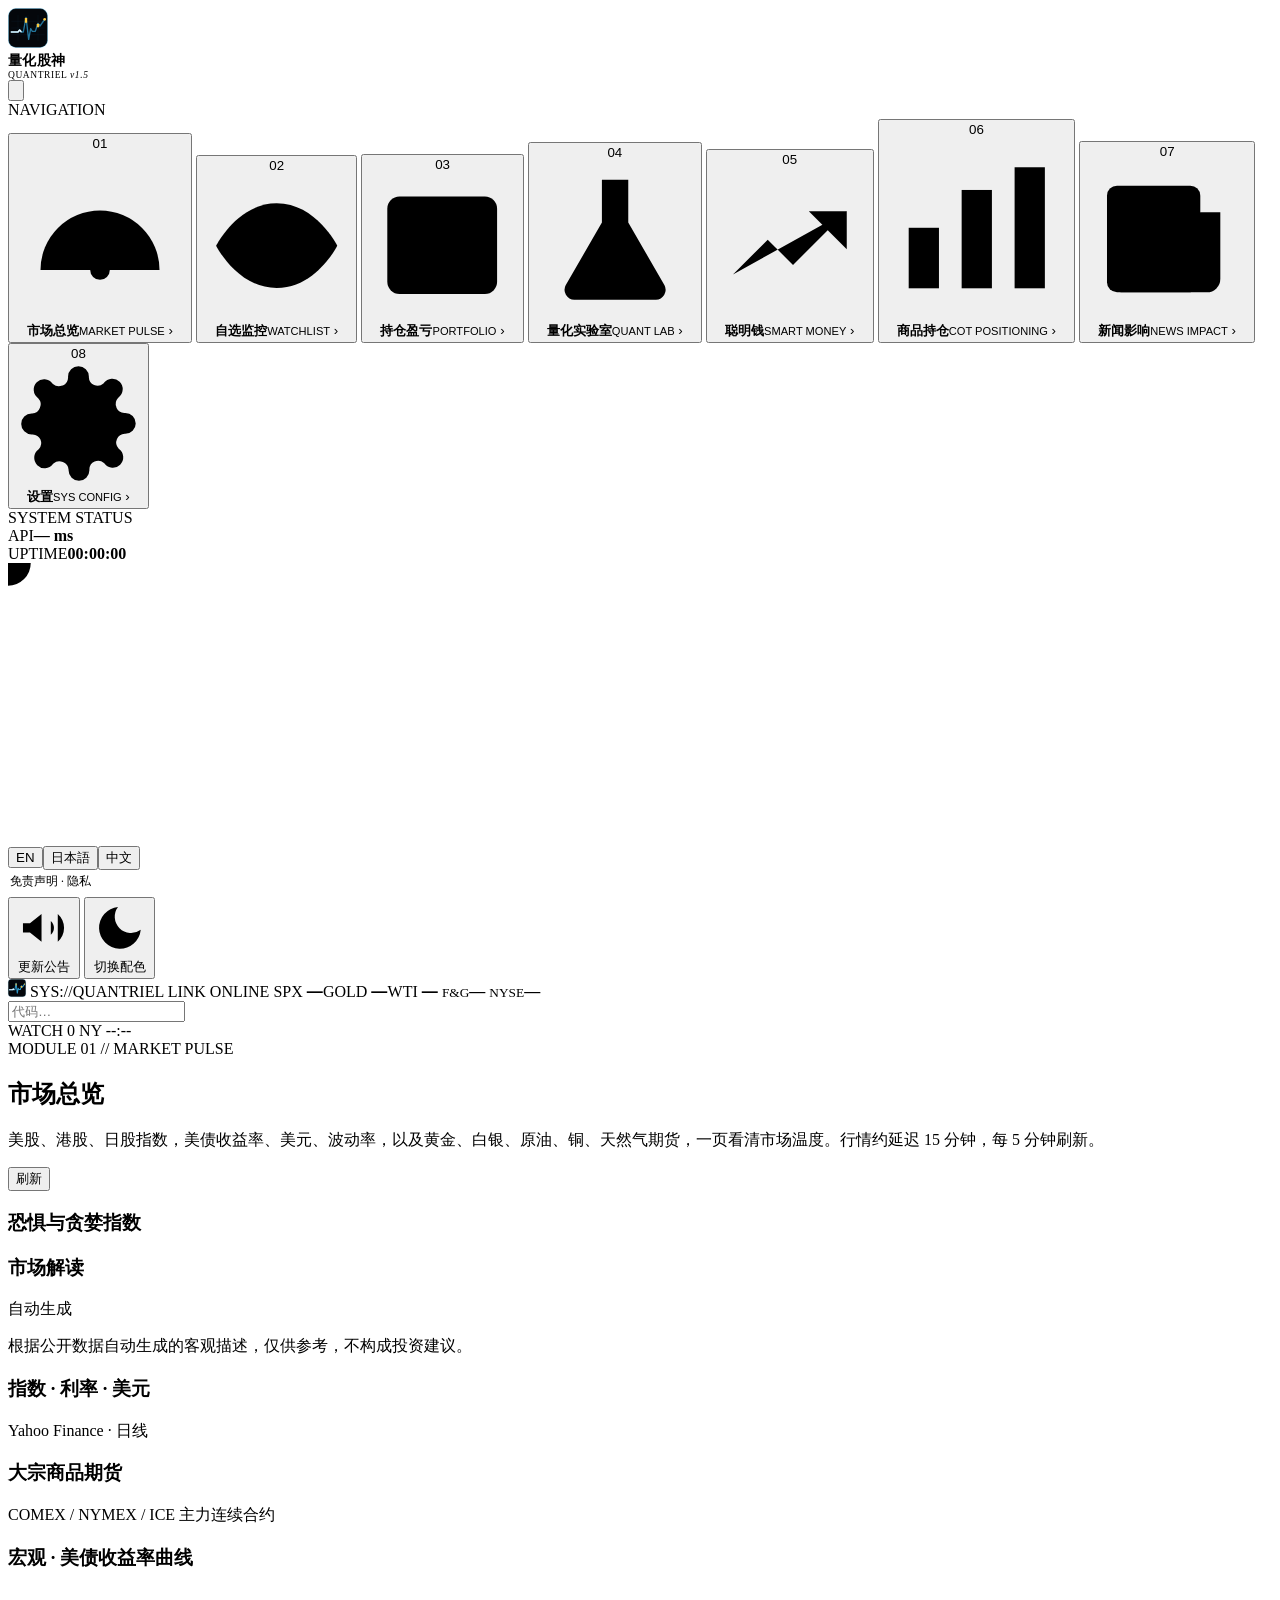
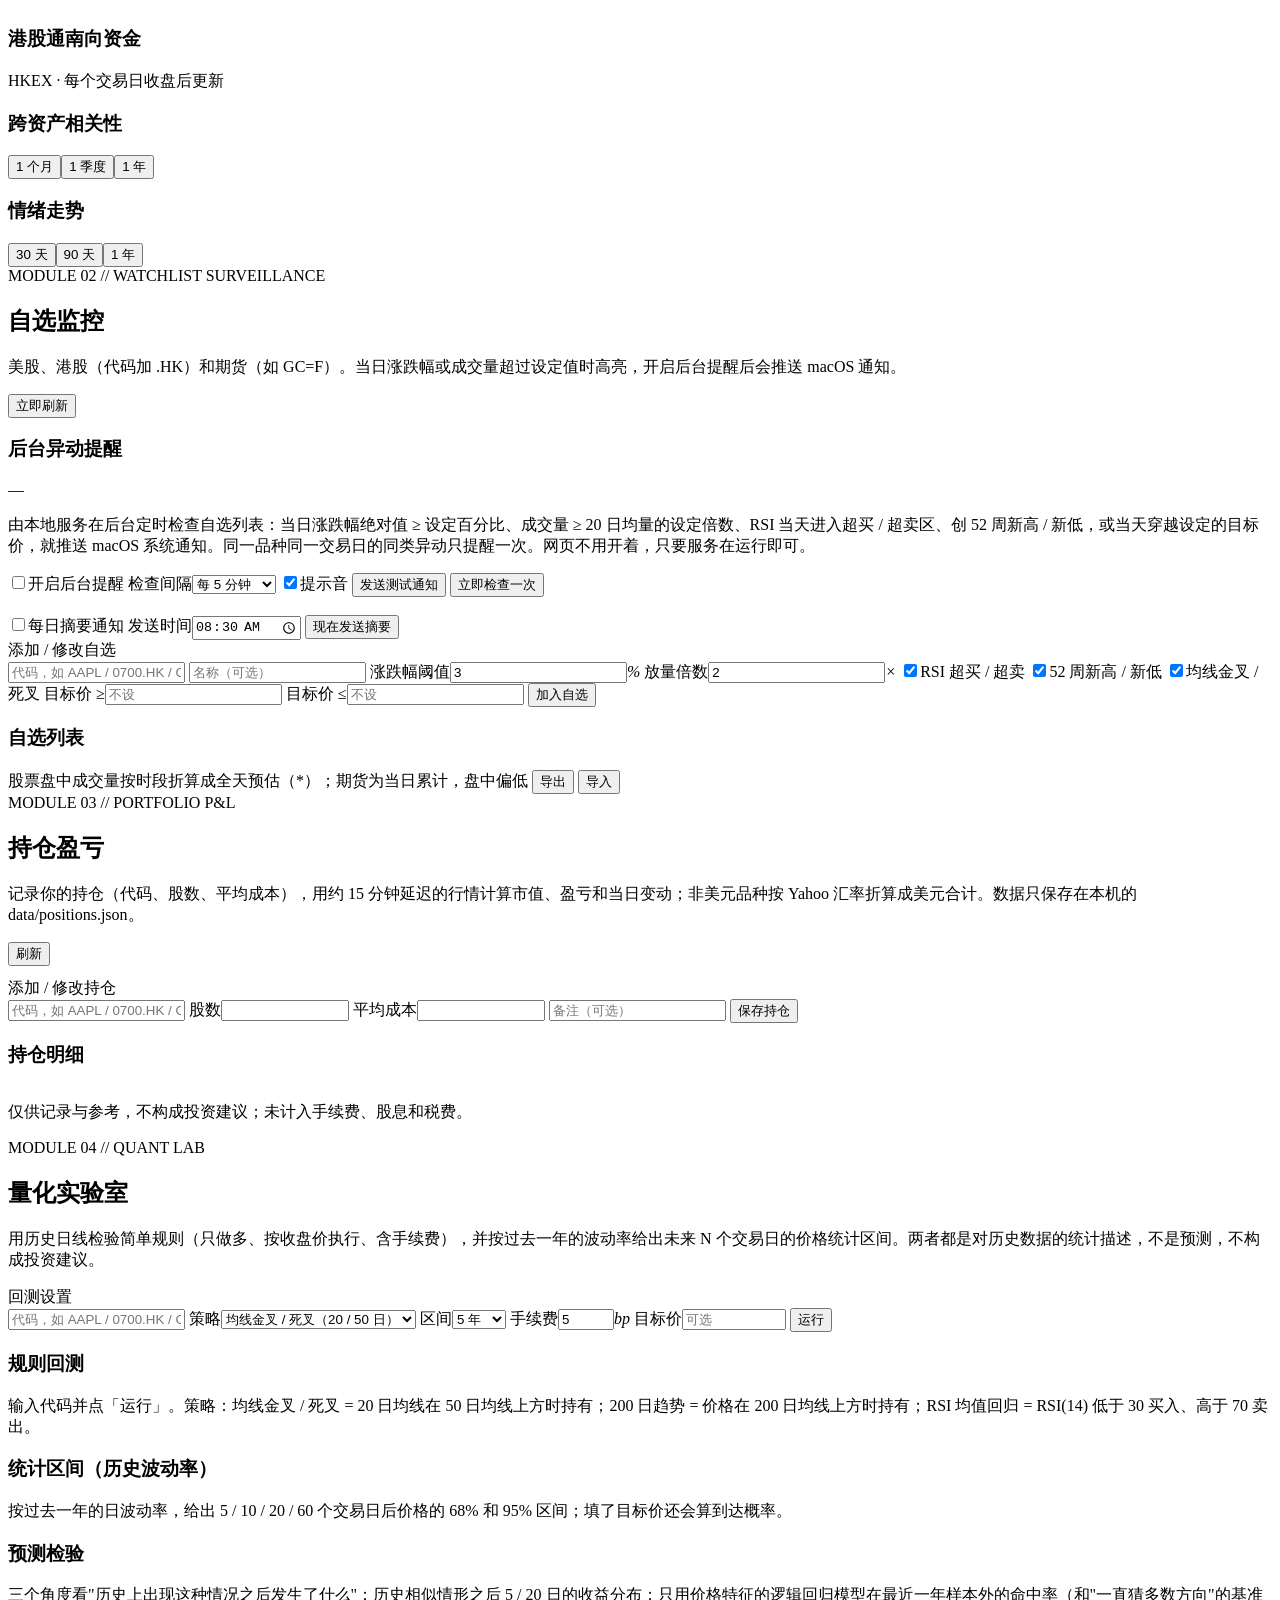
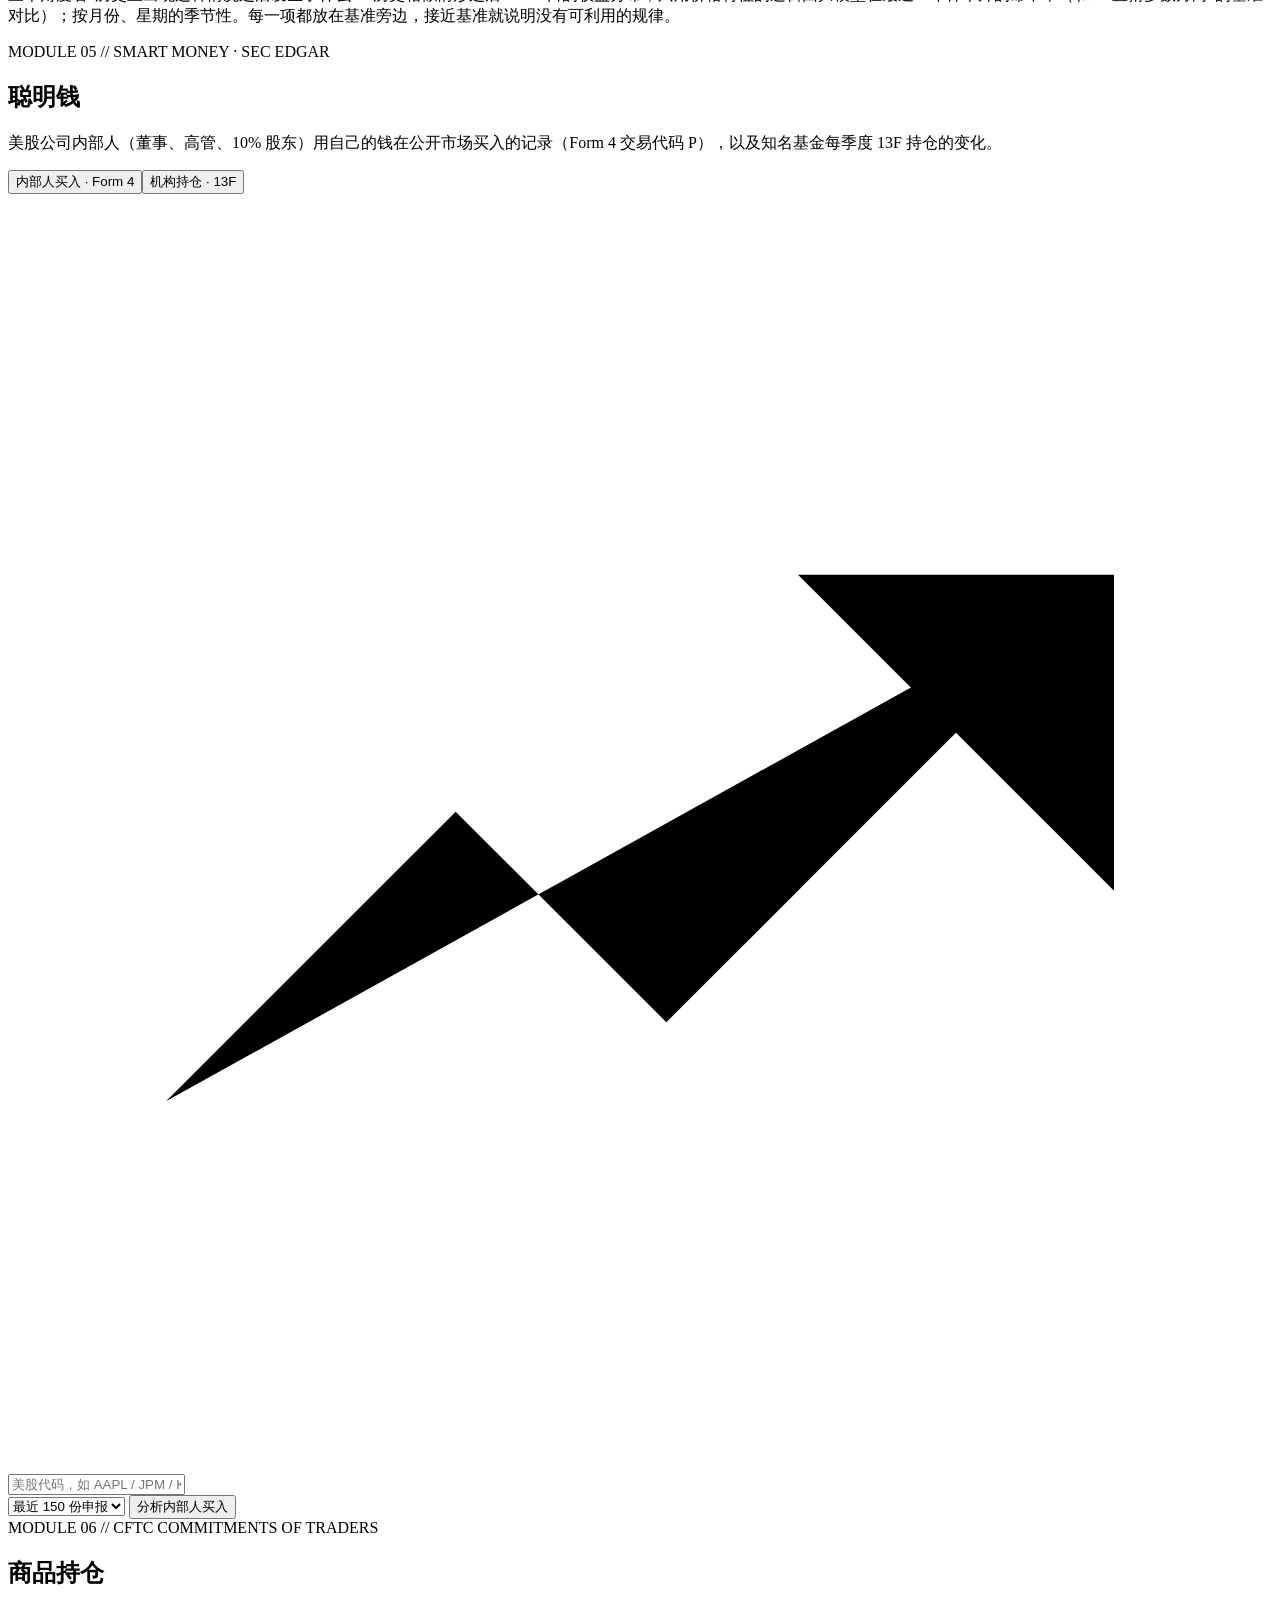
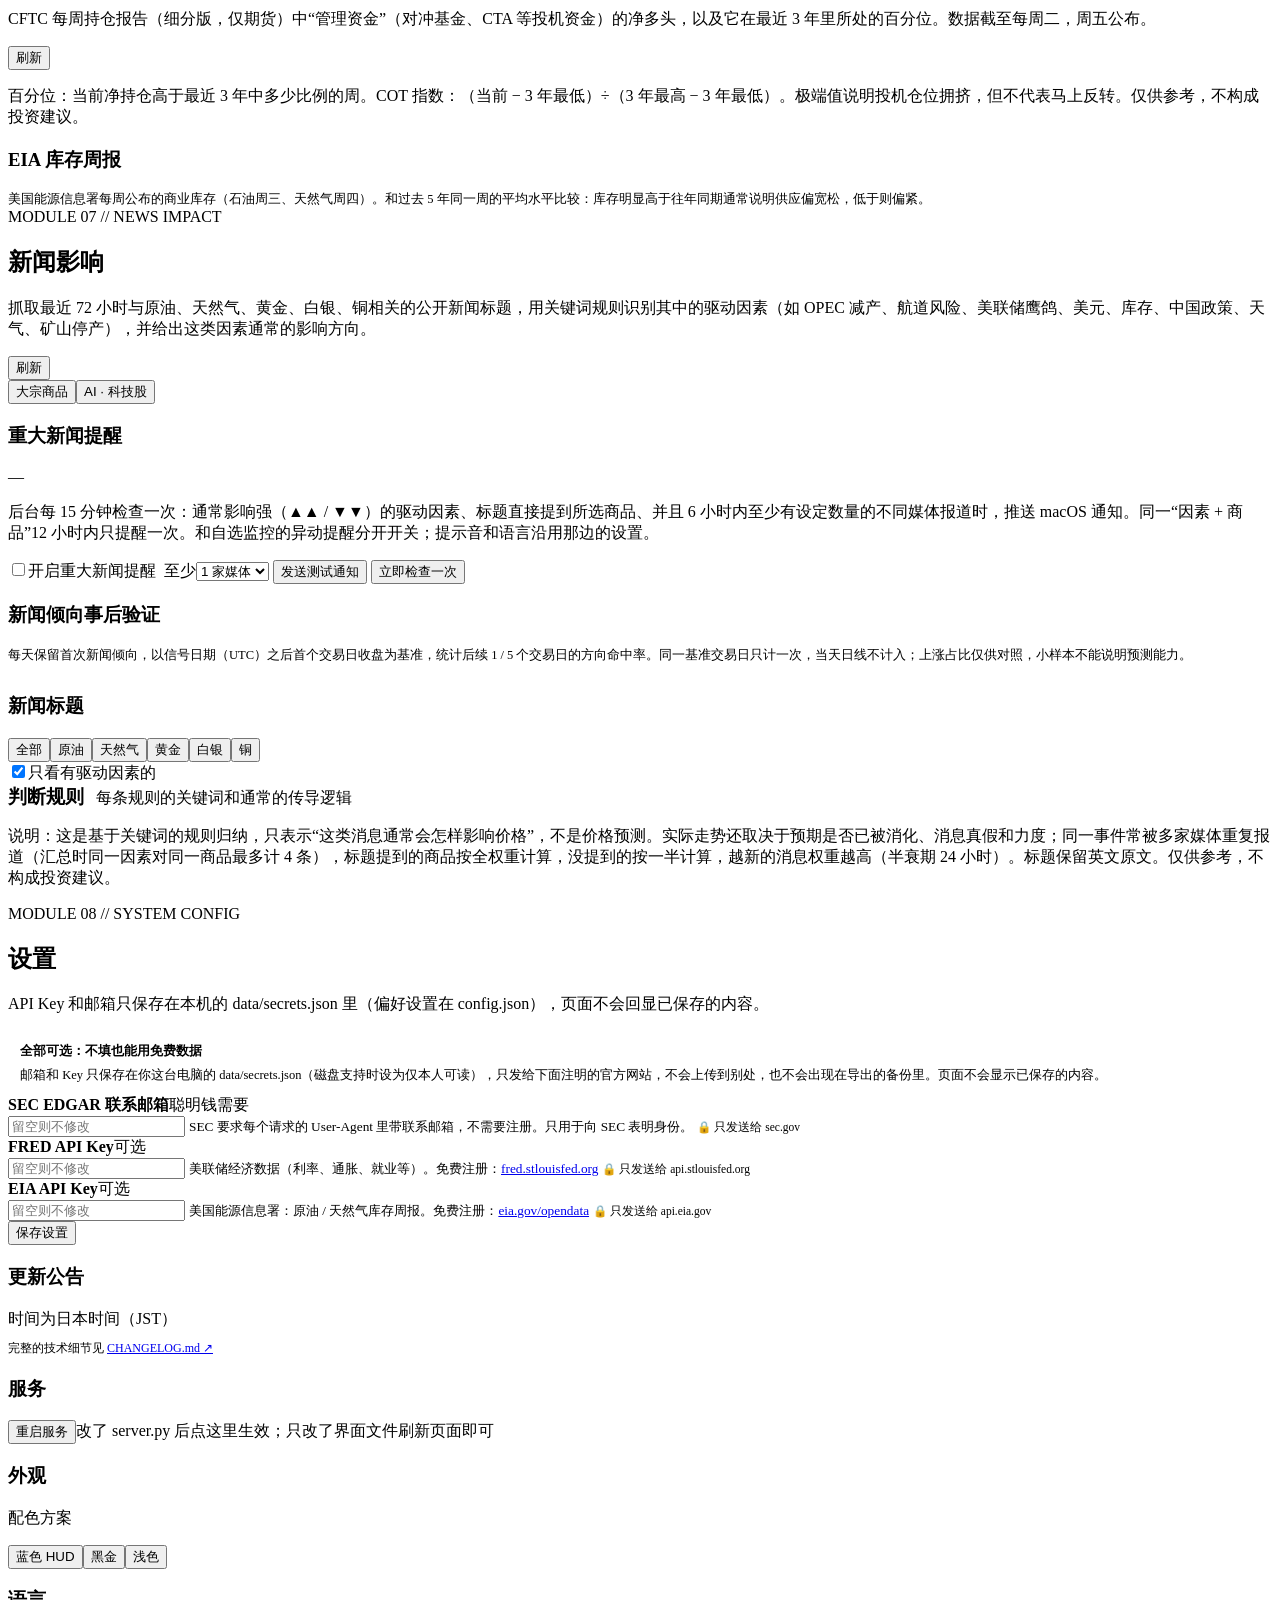
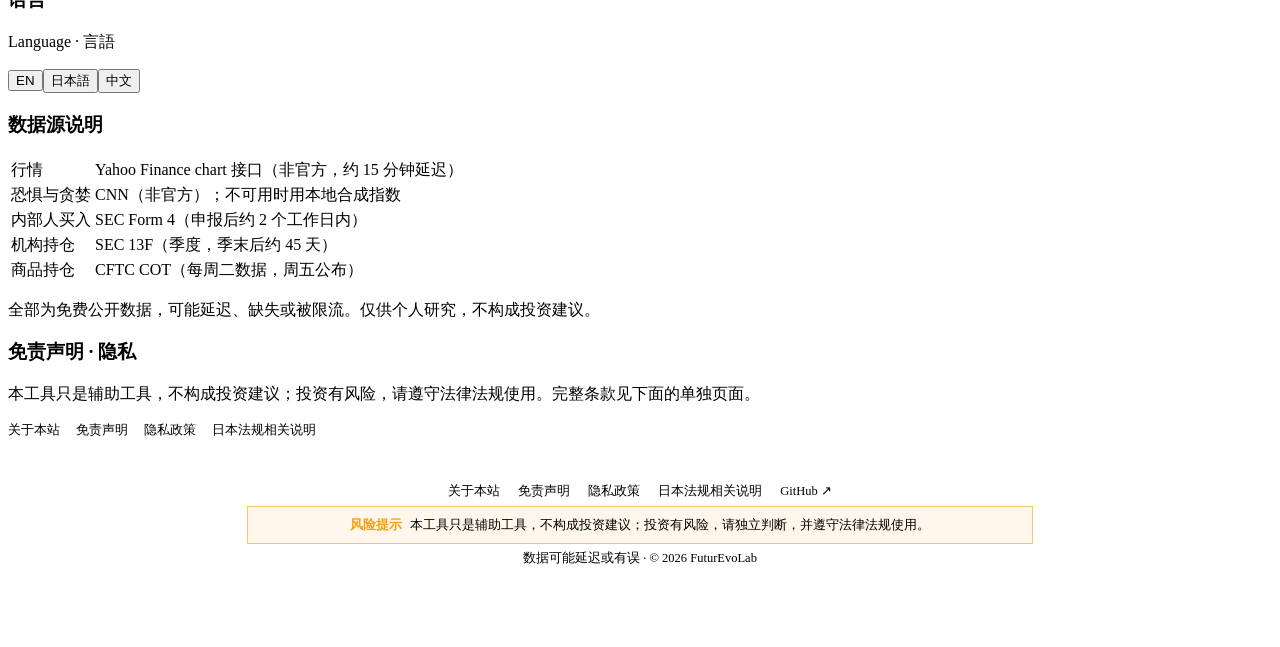
==== docs/index.html @ caf48d80 "v1.5.5: 13F amendments, moderate readout tier, phone layout, share metadata - 13F-HR/A: restatements" ====
<!doctype html>
<html lang="en">
<head>
<meta charset="utf-8">
<meta http-equiv="Content-Security-Policy" content="default-src 'self'; script-src 'self'; style-src 'self' 'unsafe-inline'; img-src 'self' data:; font-src 'self'; connect-src 'self'; base-uri 'none'; form-action 'none'; object-src 'none'">
<meta name="viewport" content="width=device-width, initial-scale=1">
<title>Quantriel · クオンツ株神 · 量化股神 — Demo</title>
<meta name="description" content="Quantriel (クオンツ株神 / 量化股神) — a free, open-source market monitor for US and Hong Kong stocks, rates, gold and oil, with insider and 13F filings, CFTC positioning and news impact. Runs locally on free public data.">
<link rel="canonical" href="https://quantriel.futurevolab.com/">
<meta name="theme-color" content="#04070b">
<link rel="apple-touch-icon" href="apple-touch-icon.png">
<meta property="og:type" content="website">
<meta property="og:site_name" content="Quantriel">
<meta property="og:title" content="Quantriel — market monitor demo">
<meta property="og:description" content="Quantriel (クオンツ株神 / 量化股神) — a free, open-source market monitor for US and Hong Kong stocks, rates, gold and oil, with insider and 13F filings, CFTC positioning and news impact. Runs locally on free public data.">
<meta property="og:url" content="https://quantriel.futurevolab.com/">
<meta property="og:image" content="https://quantriel.futurevolab.com/og.jpg">
<meta property="og:image:width" content="1200">
<meta property="og:image:height" content="630">
<meta name="twitter:card" content="summary_large_image">
<meta name="twitter:site" content="@FuturEvoLab">
<link rel="icon" type="image/svg+xml" href="data:image/svg+xml,%3Csvg xmlns='http://www.w3.org/2000/svg' viewBox='0 0 120 120'%3E%3Crect width='120' height='120' rx='24' fill='%2304070b'/%3E%3Cpath d='M10 72H30L35 66L40 72H46L54 28L62 94L68 62L73 70H82L90 46L96 54L110 34' fill='none' stroke='%2338bdf8' stroke-width='9' stroke-linejoin='round' stroke-linecap='round'/%3E%3Ccircle cx='110' cy='34' r='8' fill='%23ffc93c'/%3E%3C/svg%3E">
<link rel="stylesheet" href="fonts/fonts.css">
<link rel="preload" href="fonts/Inter-0.woff2" as="font" type="font/woff2" crossorigin>
<link rel="stylesheet" href="style.css?v=2">
<link rel="stylesheet" href="hud.css?v=3">
<link rel="stylesheet" href="nav.css?v=2">
<link rel="stylesheet" href="market.css?v=3">
<link rel="stylesheet" href="smart.css?v=2">
<link rel="stylesheet" href="gold.css?v=1">
<link rel="stylesheet" href="quant.css?v=11">
<script src="boot.js?v=1"></script>
<script src="demo.js" data-generated="1794706447"></script>
</head>
<body>
<div class="ambient" aria-hidden="true"><i></i><i></i><i></i></div>
<div class="app">
  <!-- ======================= 侧边导航 ======================= -->
  <aside class="nav">
    <div class="nav-edge" aria-hidden="true"></div>
    <div class="brand">
<svg class="logo qs-mark" viewBox="0 0 120 120" aria-hidden="true">
        <rect class="scr" x="1.5" y="1.5" width="117" height="117" rx="22"/>
        <path class="grid" d="M10 40H110M10 60H110M10 80H110M30 20V100M60 20V100M90 20V100"/>
        <path class="ecg" d="M10 72H30L35 66L40 72H46L54 28L62 94L68 62L73 70H82L90 46L96 54L110 34"/>
        <path class="scan" d="M10 72H30L35 66L40 72H46L54 28L62 94L68 62L73 70H82L90 46L96 54L110 34"/>
        <rect class="cb" x="50.5" y="30" width="7" height="14" rx="1.5"/>
        <rect class="cb cb2" x="86.5" y="47" width="7" height="11" rx="1.5"/>
        <circle class="tip" cx="110" cy="34" r="4"/>
      </svg>
      <div class="brand-txt">
        <div class="brand-name" data-text="量化股神">量化股神</div>
        <div class="brand-sub">QUANTRIEL <i>v1.5</i></div>
      </div>
      <button id="nav-collapse" class="nav-collapse" type="button" title="收起 / 展开侧栏">
        <svg viewBox="0 0 24 24"><path d="M15 6l-6 6 6 6"/></svg>
      </button>
    </div>

    <div class="nav-section"><span>NAVIGATION</span><i></i></div>
    <nav class="tabs" id="nav">
      <div class="nav-ind" id="nav-ind" aria-hidden="true"><i></i></div>
      <button data-tab="market" class="active" title="市场总览（快捷键 1）">
        <span class="ni-idx">01</span>
        <span class="ni-ico"><svg viewBox="0 0 24 24"><path d="M3.5 17a8.5 8.5 0 1117 0"/><path d="M12 17l4.2-5.2"/><circle cx="12" cy="17" r="1.4"/><path d="M6.6 11.6l1 .8M12 8.5v1.3M17.4 11.6l-1 .8"/></svg></span>
        <span class="ni-txt"><b>市场总览</b><small>MARKET PULSE</small></span>
        <span class="ni-arrow">›</span>
      </button>
      <button data-tab="watch" title="自选监控（快捷键 2）">
        <span class="ni-idx">02</span>
        <span class="ni-ico"><svg viewBox="0 0 24 24"><path d="M2 12s3.5-7 10-7 10 7 10 7-3.5 7-10 7S2 12 2 12z"/><circle cx="12" cy="12" r="3"/></svg></span>
        <span class="ni-txt"><b>自选监控</b><small>WATCHLIST</small></span>
        <span id="nav-new" class="nav-badge" hidden></span><span class="ni-arrow">›</span>
      </button>
      <button data-tab="portfolio" title="持仓盈亏（快捷键 3）">
        <span class="ni-idx">03</span>
        <span class="ni-ico"><svg viewBox="0 0 24 24"><rect x="3" y="4" width="18" height="16" rx="2"/><path d="M3 10h18"/><path d="M8 15h3"/><path d="M14 15h2"/></svg></span>
        <span class="ni-txt"><b>持仓盈亏</b><small>PORTFOLIO</small></span>
        <span class="ni-arrow">›</span>
      </button>
      <button data-tab="quant" title="量化实验室（快捷键 4）">
        <span class="ni-idx">04</span>
        <span class="ni-ico"><svg viewBox="0 0 24 24"><path d="M9 3h6"/><path d="M10 3v6.5L4.5 19a1.5 1.5 0 001.3 2.2h12.4a1.5 1.5 0 001.3-2.2L14 9.5V3"/><path d="M7 15h10"/></svg></span>
        <span class="ni-txt"><b>量化实验室</b><small>QUANT LAB</small></span>
        <span class="ni-arrow">›</span>
      </button>
      <button data-tab="smart" title="聪明钱（快捷键 5）">
        <span class="ni-idx">05</span>
        <span class="ni-ico"><svg viewBox="0 0 24 24"><path d="M3 17l5.5-5.5 4 4L21 7"/><path d="M15 7h6v6"/><path d="M3 21h18"/></svg></span>
        <span class="ni-txt"><b>聪明钱</b><small>SMART MONEY</small></span>
        <span class="ni-arrow">›</span>
      </button>
      <button data-tab="cot" title="商品持仓（快捷键 6）">
        <span class="ni-idx">06</span>
        <span class="ni-ico"><svg viewBox="0 0 24 24"><rect x="3" y="12" width="4" height="8"/><rect x="10" y="7" width="4" height="13"/><rect x="17" y="4" width="4" height="16"/></svg></span>
        <span class="ni-txt"><b>商品持仓</b><small>COT POSITIONING</small></span>
        <span class="ni-arrow">›</span>
      </button>
      <button data-tab="news" title="新闻影响（快捷键 7）">
        <span class="ni-idx">07</span>
        <span class="ni-ico"><svg viewBox="0 0 24 24"><rect x="3" y="4" width="14" height="16" rx="1.5"/><path d="M17 8h3v10a2 2 0 01-2 2H5"/><path d="M6.5 8h7M6.5 11.5h7M6.5 15h4"/></svg></span>
        <span class="ni-txt"><b>新闻影响</b><small>NEWS IMPACT</small></span>
        <span id="nav-news" class="nav-badge" hidden></span><span class="ni-arrow">›</span>
      </button>
      <button data-tab="settings" title="设置（快捷键 8）">
        <span class="ni-idx">08</span>
        <span class="ni-ico"><svg viewBox="0 0 24 24"><circle cx="12" cy="12" r="3"/><path d="M19.4 15a1.7 1.7 0 00.3 1.8l.1.1a2 2 0 11-2.8 2.8l-.1-.1a1.7 1.7 0 00-1.8-.3 1.7 1.7 0 00-1 1.5V21a2 2 0 11-4 0v-.1a1.7 1.7 0 00-1.1-1.5 1.7 1.7 0 00-1.8.3l-.1.1a2 2 0 11-2.8-2.8l.1-.1a1.7 1.7 0 00.3-1.8 1.7 1.7 0 00-1.5-1H3a2 2 0 110-4h.1a1.7 1.7 0 001.5-1.1 1.7 1.7 0 00-.3-1.8l-.1-.1a2 2 0 112.8-2.8l.1.1a1.7 1.7 0 001.8.3H9a1.7 1.7 0 001-1.5V3a2 2 0 114 0v.1a1.7 1.7 0 001 1.5 1.7 1.7 0 001.8-.3l.1-.1a2 2 0 112.8 2.8l-.1.1a1.7 1.7 0 00-.3 1.8V9a1.7 1.7 0 001.5 1H21a2 2 0 110 4h-.1a1.7 1.7 0 00-1.5 1z"/></svg></span>
        <span class="ni-txt"><b>设置</b><small>SYS CONFIG</small></span>
        <span class="ni-arrow">›</span>
      </button>
    </nav>

    <div class="nav-foot">
      <div class="nav-section"><span>SYSTEM STATUS</span><i></i></div>
      <div id="src-status" class="src-status"></div>
      <div class="sys-meta">
        <div><span>API</span><b id="sys-lat">— ms</b></div>
        <div><span>UPTIME</span><b id="sys-up">00:00:00</b></div>
        <svg id="sys-spark" class="spark" viewBox="0 0 100 22" preserveAspectRatio="none" aria-hidden="true"><path class="area"/><path class="line"/><circle r="1.8"/></svg>
      </div>
      <div class="lang-switch" translate="no"><button type="button" data-lang="en">EN</button><button type="button" data-lang="ja">日本語</button><button type="button" data-lang="zh">中文</button></div>
      <a class="legal-link" href="disclaimer.html">免责声明 · 隐私</a>
      <button id="wn-open" class="ghost theme-btn wn-open" type="button" title="查看每个版本更新了什么">
        <svg viewBox="0 0 24 24"><path d="M3 10v4h3l5 4V6L6 10z"/><path d="M15 9a4 4 0 010 6M18 6a8 8 0 010 12"/></svg>
        <span>更新公告</span><span id="wn-badge" class="badge wn-new" translate="no" hidden>NEW</span>
      </button>
      <button id="theme-toggle" class="ghost theme-btn" type="button" title="切换配色：蓝色 HUD → 黑金 → 浅色">
        <svg viewBox="0 0 24 24"><path d="M21 12.8A9 9 0 1111.2 3a7 7 0 009.8 9.8z"/></svg>
        <span>切换配色</span>
      </button>
    </div>
  </aside>

  <main class="main">
    <div class="hudbar">
      <span class="hb-id">
<svg class="qs-mark hb-mark" viewBox="0 0 120 120" aria-hidden="true">
        <rect class="scr" x="1.5" y="1.5" width="117" height="117" rx="22"/>
        <path class="ecg" d="M10 72H30L35 66L40 72H46L54 28L62 94L68 62L73 70H82L90 46L96 54L110 34"/>
        <path class="scan" d="M10 72H30L35 66L40 72H46L54 28L62 94L68 62L73 70H82L90 46L96 54L110 34"/>
        <rect class="cb" x="50.5" y="30" width="7" height="14" rx="1.5"/>
        <rect class="cb cb2" x="86.5" y="47" width="7" height="11" rx="1.5"/>
        <circle class="tip" cx="110" cy="34" r="4"/>
      </svg>
        <span class="sys">SYS://QUANTRIEL</span>
      </span>
      <span class="live"><i></i>LINK ONLINE</span>
      <span class="tick" id="ticker" translate="no"><span>SPX <b>—</b></span><span>GOLD <b>—</b></span><span>WTI <b>—</b></span></span>
      <span id="marquee" class="marquee" title="点击查看自选监控"><span id="marquee-track"></span></span>
      <span class="hb-fng" id="hb-fng" title="恐惧与贪婪指数（点击查看市场总览）"><small>F&amp;G</small><b>—</b><i></i></span>
      <span class="hb-gas" id="hb-mkt" translate="no"><small>NYSE</small><b>—</b></span>
      <form id="lookup" class="hb-lookup" title="查看任意代码的详情（快捷键 /）"><input id="lookup-sym" placeholder="代码…" spellcheck="false" autocomplete="off"></form>
      <span id="hud-watch" translate="no">WATCH 0</span>
      <span class="clock" id="clock" translate="no">NY --:--</span>
      <i class="hb-beat" id="hb-beat" aria-hidden="true"></i>
    </div>
    <div id="upd-bar" class="upd-bar" hidden></div>

    <!-- ======================= 市场总览 ======================= -->
    <section id="tab-market" class="tab active">
      <header class="page-head">
        <div>
          <div class="eyebrow">MODULE 01 // MARKET PULSE</div>
          <h1>市场总览</h1>
          <p>美股、港股、日股指数，美债收益率、美元、波动率，以及黄金、白银、原油、铜、天然气期货，一页看清市场温度。行情约延迟 15 分钟，每 5 分钟刷新。</p>
        </div>
        <div class="head-actions">
          <span id="mk-upd" class="muted"></span>
          <button id="mk-refresh" type="button" class="primary">刷新</button>
        </div>
      </header>
      <div id="mk-msg" class="msg"></div>

      <div class="mk-top">
        <div class="card mk-fng">
          <div class="card-head"><h3>恐惧与贪婪指数</h3><span class="spacer"></span><span id="mk-fng-src" class="muted"></span></div>
          <div id="mk-gauge" class="mk-gauge"></div>
          <div id="mk-cmp" class="mk-cmp"></div>
          <div id="mk-parts" class="q-parts"></div>
        </div>
        <div class="card mk-read">
          <div class="card-head"><h3>市场解读</h3><span class="spacer"></span><span class="muted">自动生成</span></div>
          <ul id="mk-read" class="mk-list"></ul>
          <p class="muted mk-disc">根据公开数据自动生成的客观描述，仅供参考，不构成投资建议。</p>
        </div>
      </div>

      <div class="card">
        <div class="card-head"><h3>指数 · 利率 · 美元</h3><span class="spacer"></span><span class="muted">Yahoo Finance · 日线</span></div>
        <div id="mk-indices" class="q-grid"></div>
      </div>
      <div class="card">
        <div class="card-head"><h3>大宗商品期货</h3><span class="spacer"></span><span class="muted">COMEX / NYMEX / ICE 主力连续合约</span></div>
        <div id="mk-commods" class="q-grid"></div>
      </div>
      <div class="card">
        <div class="card-head"><h3>宏观 · 美债收益率曲线</h3><span id="mc-spreads" class="mc-spreads"></span><span class="spacer"></span><span id="mc-src" class="muted"></span></div>
        <div id="mc-msg" class="msg"></div>
        <div class="mc-wrap">
          <div id="mc-curve" class="mc-curve"></div>
          <div id="mc-grid" class="q-grid mc-grid"></div>
        </div>
      </div>
      <div class="card" id="sb-card">
        <div class="card-head"><h3>港股通南向资金</h3><span id="sb-date" class="chip"></span><span class="spacer"></span><span class="muted">HKEX · 每个交易日收盘后更新</span></div>
        <div id="sb-msg" class="msg"></div>
        <div id="sb-body"></div>
      </div>
      <div class="card">
        <div class="card-head"><h3>跨资产相关性</h3><span id="corr-msg" class="muted"></span><span class="spacer"></span>
          <div class="seg" id="corr-range"><button type="button" data-d="20">1 个月</button><button type="button" data-d="60" class="on">1 季度</button><button type="button" data-d="250">1 年</button></div></div>
        <div id="mk-corr" class="mk-corr"></div>
      </div>
      <div class="card">
        <div class="card-head"><h3>情绪走势</h3><span class="spacer"></span>
          <div class="seg" id="mk-range"><button type="button" data-d="30" class="on">30 天</button><button type="button" data-d="90">90 天</button><button type="button" data-d="250">1 年</button></div></div>
        <div id="mk-chart" class="mk-chart"></div>
      </div>
    </section>

    <!-- ======================= 自选监控 ======================= -->
    <section id="tab-watch" class="tab">
      <header class="page-head">
        <div>
          <div class="eyebrow">MODULE 02 // WATCHLIST SURVEILLANCE</div>
          <h1>自选监控</h1>
          <p>美股、港股（代码加 .HK）和期货（如 GC=F）。当日涨跌幅或成交量超过设定值时高亮，开启后台提醒后会推送 macOS 通知。</p>
        </div>
        <div class="head-actions">
          <span id="w-upd" class="muted"></span>
          <button id="w-refresh" type="button" class="primary">立即刷新</button>
        </div>
      </header>

      <div class="card alert-card">
        <div class="card-head"><h3>后台异动提醒</h3><span id="al-state" class="badge">—</span>
          <span class="spacer"></span><span id="al-info" class="muted"></span></div>
        <p class="muted al-desc">由本地服务在后台定时检查自选列表：当日涨跌幅绝对值 ≥ 设定百分比、成交量 ≥ 20 日均量的设定倍数、RSI 当天进入超买 / 超卖区、创 52 周新高 / 新低，或当天穿越设定的目标价，就推送 macOS 系统通知。同一品种同一交易日的同类异动只提醒一次。网页不用开着，只要服务在运行即可。</p>
        <div class="form-row">
          <label class="switch"><input id="al-on" type="checkbox"><i></i>开启后台提醒</label>
          <label class="field"><span>检查间隔</span><select id="al-int"><option value="5">每 5 分钟</option><option value="15">每 15 分钟</option><option value="30">每 30 分钟</option><option value="60">每 60 分钟</option></select></label>
          <label class="switch"><input id="al-sound" type="checkbox" checked><i></i>提示音</label>
          <span class="spacer"></span>
          <button id="al-test" type="button" class="ghost small">发送测试通知</button>
          <button id="al-run" type="button" class="ghost small">立即检查一次</button>
        </div>
        <div class="form-row dg-row">
          <label class="switch" title="每天到设定时间推送一条系统通知：主要指数 / 商品涨跌、恐惧贪婪指数、自选里最强和最弱的品种"><input id="dg-on" type="checkbox"><i></i>每日摘要通知</label>
          <label class="field"><span>发送时间</span><input id="dg-time" type="time" value="08:30" step="60" class="w-sm mono-input"></label>
          <span id="dg-info" class="muted"></span>
          <span class="spacer"></span>
          <button id="dg-run" type="button" class="ghost small">现在发送摘要</button>
        </div>
        <div id="al-hist" class="al-hist"></div>
      </div>

      <form id="watch-form" class="card form-card">
        <div class="form-title">添加 / 修改自选</div>
        <div class="form-row">
          <input id="w-sym" placeholder="代码，如 AAPL / 0700.HK / GC=F / ^HSI" spellcheck="false" class="mono-input grow">
          <input id="w-label" placeholder="名称（可选）" class="grow">
          <label class="field"><span>涨跌幅阈值</span><input id="w-move" type="number" min="0" step="0.5" value="3" class="w-sm"><em>%</em></label>
          <label class="field"><span>放量倍数</span><input id="w-vol" type="number" min="0" step="0.5" value="2" class="w-sm"><em>×</em></label>
          <label class="switch" title="RSI(14) 当天升破 70 或跌破 30 时提醒（昨天收盘还不在该区间）"><input id="w-rsi" type="checkbox" checked><i></i>RSI 超买 / 超卖</label>
          <label class="switch" title="现价高于此前 52 周最高收盘价，或低于最低收盘价时提醒"><input id="w-52" type="checkbox" checked><i></i>52 周新高 / 新低</label>
          <label class="switch" title="20 日均线当天上穿（金叉）或下穿（死叉）50 日均线时提醒"><input id="w-ma" type="checkbox" checked><i></i>均线金叉 / 死叉</label>
          <label class="field" title="现价当天升破这个价位时提醒（昨收还在下方）；留空不设"><span>目标价 ≥</span><input id="w-above" type="number" min="0" step="any" placeholder="不设" class="w-sm mono-input"></label>
          <label class="field" title="现价当天跌破这个价位时提醒（昨收还在上方）；留空不设"><span>目标价 ≤</span><input id="w-below" type="number" min="0" step="any" placeholder="不设" class="w-sm mono-input"></label>
          <button class="primary">加入自选</button>
        </div>
      </form>

      <div class="card">
        <div class="card-head"><h3>自选列表</h3><span id="watch-count" class="chip"></span><span class="spacer"></span><span class="muted">股票盘中成交量按时段折算成全天预估（*）；期货为当日累计，盘中偏低</span>
          <button id="w-export" type="button" class="ghost small" title="把自选列表和 13F 基金列表存成 JSON 文件（不含 API Key）">导出</button>
          <button id="w-import" type="button" class="ghost small" title="从导出的 JSON 文件导入：默认只添加本机没有的品种">导入</button>
          <input id="w-file" type="file" accept="application/json,.json" hidden></div>
        <div class="table-wrap"><table id="watch-table"></table></div>
      </div>
    </section>

    <!-- ======================= 持仓盈亏 ======================= -->
    <section id="tab-portfolio" class="tab">
      <header class="page-head">
        <div>
          <div class="eyebrow">MODULE 03 // PORTFOLIO P&amp;L</div>
          <h1>持仓盈亏</h1>
          <p>记录你的持仓（代码、股数、平均成本），用约 15 分钟延迟的行情计算市值、盈亏和当日变动；非美元品种按 Yahoo 汇率折算成美元合计。数据只保存在本机的 data/positions.json。</p>
        </div>
        <div class="head-actions">
          <span id="pf-upd" class="muted"></span>
          <button id="pf-refresh" type="button" class="primary">刷新</button>
        </div>
      </header>
      <div id="pf-msg" class="msg"></div>
      <div id="pf-sum" class="pf-sum"></div>
      <form id="pf-form" class="card form-card">
        <div class="form-title">添加 / 修改持仓</div>
        <div class="form-row">
          <input id="pf-sym" placeholder="代码，如 AAPL / 0700.HK / GC=F" spellcheck="false" class="mono-input grow" required>
          <label class="field"><span>股数</span><input id="pf-shares" type="number" min="0" step="any" class="w-md mono-input" required></label>
          <label class="field"><span>平均成本</span><input id="pf-cost" type="number" min="0" step="any" class="w-md mono-input" required></label>
          <input id="pf-note" placeholder="备注（可选）" class="grow">
          <button class="primary">保存持仓</button>
        </div>
      </form>
      <div class="card">
        <div class="card-head"><h3>持仓明细</h3><span id="pf-count" class="chip"></span><span class="spacer"></span><span id="pf-fx" class="muted" translate="no"></span></div>
        <div class="table-wrap"><table id="pf-table"></table></div>
        <p class="muted mk-disc">仅供记录与参考，不构成投资建议；未计入手续费、股息和税费。</p>
      </div>
    </section>

    <!-- ======================= 量化实验室 ======================= -->
    <section id="tab-quant" class="tab">
      <header class="page-head">
        <div>
          <div class="eyebrow">MODULE 04 // QUANT LAB</div>
          <h1>量化实验室</h1>
          <p>用历史日线检验简单规则（只做多、按收盘价执行、含手续费），并按过去一年的波动率给出未来 N 个交易日的价格统计区间。两者都是对历史数据的统计描述，不是预测，不构成投资建议。</p>
        </div>
      </header>
      <form id="ql-form" class="card form-card">
        <div class="form-title">回测设置</div>
        <div class="form-row">
          <input id="ql-sym" placeholder="代码，如 AAPL / 0700.HK / GC=F / ^GSPC" spellcheck="false" class="mono-input grow" required>
          <label class="field"><span>策略</span><select id="ql-strategy"><option value="ma_cross">均线金叉 / 死叉（20 / 50 日）</option><option value="trend200">200 日趋势</option><option value="rsi_mr">RSI 均值回归</option><option value="buyhold">买入持有</option></select></label>
          <label class="field"><span>区间</span><select id="ql-range"><option value="2y">2 年</option><option value="5y" selected>5 年</option><option value="10y">10 年</option></select></label>
          <label class="field" title="每次换仓的成本，1 bp = 0.01%"><span>手续费</span><input id="ql-fee" type="number" min="0" max="100" step="1" value="5" class="w-sm mono-input"><em>bp</em></label>
          <label class="field" title="可选：按历史波动率估算未来 N 个交易日到达该价位的概率"><span>目标价</span><input id="ql-target" type="number" min="0" step="any" placeholder="可选" class="w-sm mono-input"></label>
          <button class="primary">运行</button>
        </div>
        <div id="ql-quick" class="form-row"></div>
      </form>
      <div class="card">
        <div class="card-head"><h3>规则回测</h3><span id="ql-bt-sub" class="muted"></span></div>
        <div id="ql-bt"><p class="muted">输入代码并点「运行」。策略：均线金叉 / 死叉 = 20 日均线在 50 日均线上方时持有；200 日趋势 = 价格在 200 日均线上方时持有；RSI 均值回归 = RSI(14) 低于 30 买入、高于 70 卖出。</p></div>
      </div>
      <div class="card">
        <div class="card-head"><h3>统计区间（历史波动率）</h3><span id="ql-fc-sub" class="muted"></span></div>
        <div id="ql-fc"><p class="muted">按过去一年的日波动率，给出 5 / 10 / 20 / 60 个交易日后价格的 68% 和 95% 区间；填了目标价还会算到达概率。</p></div>
      </div>
      <div class="card">
        <div class="card-head"><h3>预测检验</h3><span id="ql-sg-sub" class="muted"></span></div>
        <div id="ql-sg"><p class="muted">三个角度看"历史上出现这种情况之后发生了什么"：历史相似情形之后 5 / 20 日的收益分布；只用价格特征的逻辑回归模型在最近一年样本外的命中率（和"一直猜多数方向"的基准对比）；按月份、星期的季节性。每一项都放在基准旁边，接近基准就说明没有可利用的规律。</p></div>
      </div>
    </section>

    <!-- ======================= 聪明钱 ======================= -->
    <section id="tab-smart" class="tab">
      <header class="page-head">
        <div>
          <div class="eyebrow">MODULE 05 // SMART MONEY · SEC EDGAR</div>
          <h1>聪明钱</h1>
          <p>美股公司内部人（董事、高管、10% 股东）用自己的钱在公开市场买入的记录（Form 4 交易代码 P），以及知名基金每季度 13F 持仓的变化。</p>
        </div>
      </header>
      <div id="sm-msg" class="msg"></div>

      <div class="seg sm-sub" id="sm-sub"><button type="button" data-s="insider" class="on">内部人买入 · Form 4</button><button type="button" data-s="13f">机构持仓 · 13F</button></div>

      <div id="sm-insider">
        <form id="ins-form" class="searchbar">
          <div class="search-input">
            <svg viewBox="0 0 24 24"><path d="M3 17l5.5-5.5 4 4L21 7"/><path d="M15 7h6v6"/></svg>
            <input id="ins-sym" placeholder="美股代码，如 AAPL / JPM / KO" autocomplete="off" spellcheck="false">
          </div>
          <select id="ins-limit" title="扫描最近多少份 Form 4 申报" aria-label="扫描份数">
            <option value="80">最近 80 份申报</option>
            <option value="150" selected>最近 150 份申报</option>
            <option value="300">最近 300 份申报</option>
          </select>
          <button type="submit" class="primary lg">分析内部人买入</button>
        </form>
        <div id="ins-quick" class="recent"></div>
        <div id="ins-result"></div>
      </div>

      <div id="sm-13f" hidden>
        <div class="card">
          <div class="card-head"><h3>跟踪的基金</h3><span id="mg-count" class="chip"></span><span class="spacer"></span>
            <span id="f13-upd" class="muted"></span><button id="f13-load" type="button" class="primary">加载 13F</button></div>
          <form id="mg-form" class="form-row">
            <input id="mg-cik" placeholder="CIK，如 1067983" class="mono-input w-md" spellcheck="false">
            <input id="mg-name" placeholder="基金名称" class="grow">
            <button class="ghost">添加基金</button>
            <a class="muted" href="https://www.sec.gov/cgi-bin/browse-edgar?action=getcompany&type=13F-HR" target="_blank" rel="noopener">在 EDGAR 查 CIK ↗</a>
          </form>
          <div id="mg-list" class="mg-list"></div>
        </div>
        <div class="graph-wrap q-graph">
          <div id="cy13"></div>
          <div id="g13-empty" class="graph-overlay">
            <div class="sb-status">STANDBY · AWAITING 13F</div>
            <h3>基金 ↔ 股票 持仓变化图</h3>
            <p>点击“加载 13F”。六边形是基金，圆点是股票；线的颜色表示本季度动作，线越粗金额越大</p>
          </div>
          <div class="graph-tools">
            <button type="button" data-z13="fit" title="适应窗口"><svg viewBox="0 0 24 24"><path d="M4 9V4h5M20 9V4h-5M4 15v5h5M20 15v5h-5"/></svg></button>
          </div>
          <div class="legend">
            <span><i class="line" style="background:var(--q-new)"></i>新建仓</span>
            <span><i class="line" style="background:var(--in)"></i>加仓</span>
            <span><i class="line" style="background:var(--q-reduce)"></i>减仓</span>
            <span><i class="line" style="background:var(--out)"></i>清仓</span>
            <span><i class="line" style="background:var(--q-hold)"></i>持平</span>
            <span class="sep"></span>
            <span>显示每只基金前 12 大持仓 + 全部新建仓 / 清仓</span>
            <span class="sep"></span>
            <label class="switch"><input id="g13-hold" type="checkbox"><i></i>显示持平</label>
          </div>
        </div>
        <div id="f13-detail"></div>
      </div>
    </section>

    <!-- ======================= 商品持仓 ======================= -->
    <section id="tab-cot" class="tab">
      <header class="page-head">
        <div>
          <div class="eyebrow">MODULE 06 // CFTC COMMITMENTS OF TRADERS</div>
          <h1>商品持仓</h1>
          <p>CFTC 每周持仓报告（细分版，仅期货）中“管理资金”（对冲基金、CTA 等投机资金）的净多头，以及它在最近 3 年里所处的百分位。数据截至每周二，周五公布。</p>
        </div>
        <div class="head-actions">
          <span id="cot-upd" class="muted"></span>
          <button id="cot-refresh" type="button" class="primary">刷新</button>
        </div>
      </header>
      <div id="cot-msg" class="msg"></div>
      <div id="cot-grid" class="cot-grid"></div>
      <p class="muted sm-note">百分位：当前净持仓高于最近 3 年中多少比例的周。COT 指数：（当前 − 3 年最低）÷（3 年最高 − 3 年最低）。极端值说明投机仓位拥挤，但不代表马上反转。仅供参考，不构成投资建议。</p>

      <div class="card eia-head">
        <div class="card-head"><h3>EIA 库存周报</h3><span class="spacer"></span><span id="eia-upd" class="muted"></span><span id="eia-src" class="chip"></span></div>
        <p class="muted">美国能源信息署每周公布的商业库存（石油周三、天然气周四）。和过去 5 年同一周的平均水平比较：库存明显高于往年同期通常说明供应偏宽松，低于则偏紧。</p>
      </div>
      <div id="eia-msg" class="msg"></div>
      <div id="eia-grid" class="cot-grid"></div>
    </section>

    <!-- ======================= 设置 ======================= -->
    <section id="tab-news" class="tab">
      <header class="page-head">
        <div>
          <div class="eyebrow">MODULE 07 // NEWS IMPACT</div>
          <h1>新闻影响</h1>
          <p>抓取最近 72 小时与原油、天然气、黄金、白银、铜相关的公开新闻标题，用关键词规则识别其中的驱动因素（如 OPEC 减产、航道风险、美联储鹰鸽、美元、库存、中国政策、天气、矿山停产），并给出这类因素通常的影响方向。</p>
        </div>
        <div class="head-actions">
          <span id="nw-upd" class="muted"></span>
          <button id="nw-refresh" type="button" class="primary">刷新</button>
        </div>
      </header>
      <div class="seg nw-view" id="nw-view"><button type="button" data-v="commod" class="on">大宗商品</button><button type="button" data-v="tech">AI · 科技股</button></div>
      <div id="nw-msg" class="msg"></div>
      <div id="nw-commod">
      <div class="card alert-card">
        <div class="card-head"><h3>重大新闻提醒</h3><span id="na-state" class="badge">—</span><span class="spacer"></span><span id="na-info" class="muted"></span></div>
        <p class="muted al-desc">后台每 15 分钟检查一次：通常影响强（▲▲ / ▼▼）的驱动因素、标题直接提到所选商品、并且 6 小时内至少有设定数量的不同媒体报道时，推送 macOS 通知。同一“因素 + 商品”12 小时内只提醒一次。和自选监控的异动提醒分开开关；提示音和语言沿用那边的设置。</p>
        <div class="form-row">
          <label class="switch"><input id="na-on" type="checkbox"><i></i>开启重大新闻提醒</label>
          <span id="na-assets" class="na-assets"></span>
          <label class="field"><span>至少</span><select id="na-src"><option value="1">1 家媒体</option><option value="2">2 家媒体</option><option value="3">3 家媒体</option></select></label>
          <span class="spacer"></span>
          <button id="na-test" type="button" class="ghost small">发送测试通知</button>
          <button id="na-run" type="button" class="ghost small">立即检查一次</button>
        </div>
        <div id="na-hist" class="al-hist"></div>
      </div>
      <div id="nw-assets" class="nw-assets"></div>
      <div class="card">
        <div class="card-head"><h3>新闻倾向事后验证</h3><span class="spacer"></span><span id="nv-since" class="muted"></span></div>
        <p class="muted nv-desc">每天保留首次新闻倾向，以信号日期（UTC）之后首个交易日收盘为基准，统计后续 1 / 5 个交易日的方向命中率。同一基准交易日只计一次，当天日线不计入；上涨占比仅供对照，小样本不能说明预测能力。</p>
        <div class="table-wrap"><table id="nv-table"></table></div>
      </div>
      <div class="card">
        <div class="card-head"><h3>新闻标题</h3><span id="nw-count" class="chip"></span><span class="spacer"></span>
          <div class="seg" id="nw-filter"><button type="button" data-a="" class="on">全部</button><button type="button" data-a="oil">原油</button><button type="button" data-a="natgas">天然气</button><button type="button" data-a="gold">黄金</button><button type="button" data-a="silver">白银</button><button type="button" data-a="copper">铜</button></div>
          <label class="switch"><input id="nw-drv" type="checkbox" checked><i></i>只看有驱动因素的</label>
        </div>
        <div id="nw-list" class="nw-list"></div>
      </div>
      <details class="card nw-rules">
        <summary><h3>判断规则</h3><span class="muted">每条规则的关键词和通常的传导逻辑</span></summary>
        <div class="table-wrap"><table id="nw-rules"></table></div>
      </details>
      <p class="muted sm-note">说明：这是基于关键词的规则归纳，只表示“这类消息通常会怎样影响价格”，不是价格预测。实际走势还取决于预期是否已被消化、消息真假和力度；同一事件常被多家媒体重复报道（汇总时同一因素对同一商品最多计 4 条），标题提到的商品按全权重计算，没提到的按一半计算，越新的消息权重越高（半衰期 24 小时）。标题保留英文原文。仅供参考，不构成投资建议。</p>
      </div>

      <div id="nw-tech" hidden>
        <div class="card">
          <div class="card-head"><h3>话题标签</h3><span class="spacer"></span><span id="tn-upd" class="muted"></span><span class="muted">点击标签筛选</span></div>
          <div id="tn-topics" class="tn-topics"></div>
        </div>
        <div id="tn-cos" class="nw-assets"></div>
        <div class="card">
          <div class="card-head"><h3>科技新闻</h3><span id="tn-count" class="chip"></span><span class="spacer"></span><span id="tn-filter" class="tn-filter"></span></div>
          <div id="tn-list" class="nw-list"></div>
        </div>
        <p class="muted sm-note">说明：按关键词给每条标题打“公司”和“话题”两类标签。话题后面的 + / − 是这类消息对被点名公司通常的含义（如上调指引偏正面、出口管制或监管调查偏负面），“行情”类标签只描述股价表现、不计入倾向；公司卡片的倾向分按时间衰减（半衰期 24 小时）加总。一条标题同时讲几件事时，所有被点名的公司都会带上全部标签。OpenAI、Anthropic、xAI 未上市，只做标签。标题保留英文原文。仅供参考，不构成投资建议。</p>
      </div>
    </section>

    <section id="tab-settings" class="tab">
      <header class="page-head">
        <div>
          <div class="eyebrow">MODULE 08 // SYSTEM CONFIG</div>
          <h1>设置</h1>
          <p>API Key 和邮箱只保存在本机的 data/secrets.json 里（偏好设置在 config.json），页面不会回显已保存的内容。</p>
        </div>
      </header>
      <div class="settings-grid">
        <form id="cfg-form" class="card stack">
          <div class="key-note" id="key-note">
            <b>全部可选：不填也能用免费数据</b>
            <span>邮箱和 Key 只保存在你这台电脑的 data/secrets.json（磁盘支持时设为仅本人可读），只发给下面注明的官方网站，不会上传到别处，也不会出现在导出的备份里。页面不会显示已保存的内容。</span>
          </div>
          <label class="setting">
            <div class="setting-head"><b>SEC EDGAR 联系邮箱</b><span class="chip">聪明钱需要</span><span id="cfg-sec" class="badge"></span><button type="button" class="small ghost key-clear" data-clear="sec_email" hidden>删除</button></div>
            <input id="cfg-sec_email" type="email" placeholder="留空则不修改" autocomplete="off" spellcheck="false" maxlength="200">
            <small class="muted">SEC 要求每个请求的 User-Agent 里带联系邮箱，不需要注册。只用于向 SEC 表明身份。</small>
            <small class="key-dest">只发送给 <span translate="no">sec.gov</span></small>
          </label>
          <label class="setting">
            <div class="setting-head"><b>FRED API Key</b><span class="chip">可选</span><span id="cfg-fred" class="badge"></span><button type="button" class="small ghost key-clear" data-clear="fred_key" hidden>删除</button></div>
            <input id="cfg-fred_key" type="password" placeholder="留空则不修改" autocomplete="new-password" data-1p-ignore data-lpignore="true" data-bwignore spellcheck="false" maxlength="200">
            <small class="muted">美联储经济数据（利率、通胀、就业等）。免费注册：<a href="https://fred.stlouisfed.org/docs/api/api_key.html" target="_blank" rel="noopener">fred.stlouisfed.org</a></small>
            <small class="key-dest">只发送给 <span translate="no">api.stlouisfed.org</span></small>
          </label>
          <label class="setting">
            <div class="setting-head"><b>EIA API Key</b><span class="chip">可选</span><span id="cfg-eia" class="badge"></span><button type="button" class="small ghost key-clear" data-clear="eia_key" hidden>删除</button></div>
            <input id="cfg-eia_key" type="password" placeholder="留空则不修改" autocomplete="new-password" data-1p-ignore data-lpignore="true" data-bwignore spellcheck="false" maxlength="200">
            <small class="muted">美国能源信息署：原油 / 天然气库存周报。免费注册：<a href="https://www.eia.gov/opendata/register.php" target="_blank" rel="noopener">eia.gov/opendata</a></small>
            <small class="key-dest">只发送给 <span translate="no">api.eia.gov</span></small>
          </label>
          <div><button class="primary">保存设置</button></div>
        </form>
        <div class="stack">
          <div class="card" id="wn-card">
            <div class="card-head"><h3>更新公告</h3><span class="spacer"></span><span class="muted">时间为日本时间（JST）</span></div>
            <div id="wn-list" class="wn-list"></div>
            <p class="muted wn-more">完整的技术细节见 <a href="https://github.com/FuturEvoLab/quantriel/blob/main/CHANGELOG.md" target="_blank" rel="noopener">CHANGELOG.md ↗</a></p>
          </div>
          <div class="card">
            <h3>服务</h3>
            <table class="plain" id="svc-info"></table>
            <div class="form-row"><button id="svc-restart" type="button" class="primary small">重启服务</button><span class="muted">改了 server.py 后点这里生效；只改了界面文件刷新页面即可</span></div>
          </div>
          <div class="card">
            <h3>外观</h3>
            <p class="muted">配色方案</p>
            <div class="lang-switch lg skin-switch"><button type="button" data-skin="blue">蓝色 HUD</button><button type="button" data-skin="gold">黑金</button><button type="button" data-skin="light">浅色</button></div>
          </div>
          <div class="card">
            <h3>语言</h3>
            <p class="muted" translate="no">Language · 言語</p>
            <div class="lang-switch lg" translate="no"><button type="button" data-lang="en">EN</button><button type="button" data-lang="ja">日本語</button><button type="button" data-lang="zh">中文</button></div>
          </div>
          <div class="card">
            <h3>数据源说明</h3>
            <table class="plain">
              <tr><td>行情</td><td>Yahoo Finance chart 接口（非官方，约 15 分钟延迟）</td></tr>
              <tr><td>恐惧与贪婪</td><td>CNN（非官方）；不可用时用本地合成指数</td></tr>
              <tr><td>内部人买入</td><td>SEC Form 4（申报后约 2 个工作日内）</td></tr>
              <tr><td>机构持仓</td><td>SEC 13F（季度，季末后约 45 天）</td></tr>
              <tr><td>商品持仓</td><td>CFTC COT（每周二数据，周五公布）</td></tr>
            </table>
            <p class="muted">全部为免费公开数据，可能延迟、缺失或被限流。仅供个人研究，不构成投资建议。</p>
          </div>
          <div class="card">
            <h3>免责声明 · 隐私</h3>
            <p class="muted">本工具只是辅助工具，不构成投资建议；投资有风险，请遵守法律法规使用。完整条款见下面的单独页面。</p>
            <div class="legal-links"><a href="about.html">关于本站</a><a href="disclaimer.html">免责声明</a><a href="privacy.html">隐私政策</a><a href="legal.html">日本法规相关说明</a></div>
          </div>
        </div>
      </div>
    </section>
    <footer class="site-foot">
      <nav><a href="about.html">关于本站</a><a href="disclaimer.html">免责声明</a><a href="privacy.html">隐私政策</a><a href="legal.html">日本法规相关说明</a><a href="https://github.com/FuturEvoLab/quantriel" target="_blank" rel="noopener" translate="no">GitHub ↗</a></nav>
      <p class="risk-line"><b>风险提示</b><span>本工具只是辅助工具，不构成投资建议；投资有风险，请独立判断，并遵守法律法规使用。</span></p>
      <p><span>数据可能延迟或有误</span> · <span translate="no">© 2026 FuturEvoLab</span></p>
    </footer>
  </main>
</div>

<div id="toast" class="toast"></div>
<div id="wn-modal" class="wn-modal" hidden>
  <div class="card wn-box" role="dialog" aria-modal="true" aria-labelledby="wn-title">
    <div class="card-head"><h3 id="wn-title">更新公告</h3><span class="spacer"></span><span class="muted">时间为日本时间（JST）</span></div>
    <div id="wn-body" class="wn-list"></div>
    <div class="form-row"><button id="wn-all" type="button" class="ghost small">查看全部版本</button><span class="spacer"></span><button id="wn-close" type="button" class="primary small">知道了</button></div>
  </div>
</div>
<div id="detail" class="dt-overlay" hidden role="dialog" aria-modal="true">
  <div class="dt-panel card">
    <div class="dt-head"><div id="dt-title" class="dt-title"></div>
      <div class="dt-actions">
        <button type="button" class="small ghost" data-dt-act="quant" title="在量化实验室里回测这个品种">量化实验室</button>
        <button type="button" class="small ghost" data-dt-act="watch" title="把代码填进自选表单">添加到自选</button>
        <button type="button" class="small ghost" data-dt-act="portfolio" title="把代码填进持仓表单">记录持仓</button>
        <button type="button" class="small ghost" data-dt-close aria-label="关闭">✕</button>
      </div></div>
    <div id="dt-body"></div>
  </div>
</div>
<div id="boot" hidden>
<svg class="qs-mark boot-mark" viewBox="0 0 120 120" aria-hidden="true">
        <rect class="scr" x="1.5" y="1.5" width="117" height="117" rx="22"/>
        <path class="grid" d="M10 40H110M10 60H110M10 80H110M30 20V100M60 20V100M90 20V100"/>
        <path class="ecg" d="M10 72H30L35 66L40 72H46L54 28L62 94L68 62L73 70H82L90 46L96 54L110 34"/>
        <path class="scan" d="M10 72H30L35 66L40 72H46L54 28L62 94L68 62L73 70H82L90 46L96 54L110 34"/>
        <rect class="cb" x="50.5" y="30" width="7" height="14" rx="1.5"/>
        <rect class="cb cb2" x="86.5" y="47" width="7" height="11" rx="1.5"/>
        <circle class="tip" cx="110" cy="34" r="4"/>
      </svg>
  <div class="title">QUANTRIEL</div>
  <div class="lines" id="boot-lines"></div>
  <div class="skip">CLICK TO SKIP</div>
</div>
<script src="i18n.js?v=11"></script>
<script src="app.js?v=10"></script>
<script src="market.js?v=4"></script>
<script src="corr.js?v=2"></script>
<script src="smart.js?v=4"></script>
<script src="cot.js?v=3"></script>
<script src="detail.js?v=4"></script>
<script src="portfolio.js?v=2"></script>
<script src="quant-lab.js?v=2"></script>
<script src="macro.js?v=2"></script>
<script src="south.js?v=3"></script>
<script src="news.js?v=1"></script>
<script src="tech.js?v=1"></script>
<script src="whatsnew.js?v=1"></script>
</body>
</html>
---- docs/quant.css ----
/* 量化股神 — 新增组件：行情卡片、情绪分项、13F 关系图、COT 卡片。动画保持缓慢“呼吸”节奏 */

:root { --q-new: #4fc3ff; --q-reduce: #ffb627; --q-hold: #6b7589; }

/* 行情卡片网格 */
.q-grid { display: grid; grid-template-columns: repeat(auto-fill, minmax(200px, 1fr)); gap: 10px; }
.q-card { position: relative; padding: 10px 12px; border: 1px solid var(--border); background: var(--surface-2); display: flex; flex-direction: column; gap: 4px; min-width: 0; transition: border-color .4s ease, box-shadow .4s ease; }
.q-card:hover { border-color: color-mix(in srgb, var(--accent) 50%, var(--border)); box-shadow: 0 0 14px color-mix(in srgb, var(--accent) 14%, transparent); }
.q-card.stale { opacity: .75; }
.q-card .mk-spark { width: 100%; height: 36px; display: block; }
.q-h { display: flex; justify-content: space-between; gap: 8px; align-items: baseline; font-size: 12.5px; }
.q-h b { overflow: hidden; text-overflow: ellipsis; white-space: nowrap; }
.q-h span { font-size: 10.5px; }
.q-v { display: flex; justify-content: space-between; align-items: baseline; gap: 8px; }
.q-v span { font: 700 20px var(--hud, var(--font)); letter-spacing: .02em; }
.q-v em { font: 600 12px var(--mono); font-style: normal; }
.q-chg { display: flex; justify-content: space-between; font-size: 10.5px; color: var(--muted); }
.q-chg b { font: 600 11px var(--mono); margin-left: 3px; }
.q-chg b.up { color: var(--in); } .q-chg b.down { color: var(--out); }
.q-v em.up { color: var(--in); } .q-v em.down { color: var(--out); }

/* 合成情绪分项 */
.q-parts { display: flex; flex-direction: column; gap: 4px; margin-top: 10px; }
.q-parts:empty { display: none; }
.q-part { display: grid; grid-template-columns: 84px 1fr 28px; gap: 8px; align-items: center; font-size: 11.5px; color: var(--muted); }
.q-part b { font: 600 11.5px var(--mono); text-align: right; color: var(--text-2); }
.q-bar { height: 6px; background: color-mix(in srgb, var(--muted) 16%, transparent); }
.q-bar i { display: block; height: 100%; opacity: .85; }

/* 自选 */
.q-flag.move { background: color-mix(in srgb, var(--out) 16%, transparent); color: var(--out); }
.q-flag.volume { background: color-mix(in srgb, var(--q-new) 16%, transparent); color: var(--q-new); }
.q-flag.above { background: color-mix(in srgb, var(--in) 16%, transparent); color: var(--in); }
.q-flag.below { background: color-mix(in srgb, var(--out) 16%, transparent); color: var(--out); }
tr.q-hit td { background: color-mix(in srgb, var(--accent) 6%, transparent); }
#watch-table th.sortable { cursor: pointer; user-select: none; }
#watch-table th.sortable:hover { color: var(--text); }
#watch-table th.sortable.asc::after { content: " ▲"; font-size: 9px; color: var(--accent); }
#watch-table th.sortable.desc::after { content: " ▼"; font-size: 9px; color: var(--accent); }
.dg-row { border-top: 1px dashed var(--border); padding-top: 10px; margin-top: 8px; }
.q-flag.golden { background: color-mix(in srgb, var(--gold) 16%, transparent); color: var(--gold); }
.q-flag.death { background: color-mix(in srgb, var(--out) 16%, transparent); color: var(--out); }

/* 持仓盈亏 */
.pf-sum { display: grid; grid-template-columns: repeat(auto-fit, minmax(170px, 1fr)); gap: 10px; margin-bottom: 12px; }
.pf-tile { padding: 12px 14px; border: 1px solid var(--border); background: var(--surface-2); min-width: 0; }
.pf-tile.wide { grid-column: 1 / -1; }
.pf-tile span { display: block; font-size: 11px; letter-spacing: .08em; color: var(--muted); }
.pf-tile b { display: block; margin-top: 4px; font: 700 24px/1.1 var(--hud, var(--font)); color: var(--text); }
.pf-tile.up b { color: var(--in); } .pf-tile.down b { color: var(--out); }
.pf-tile small { display: block; margin-top: 3px; font: 600 11.5px var(--mono); color: var(--text-2); }
#pf-form input.w-md { width: 120px; }
.pf-w { position: relative; width: 90px; height: 14px; background: color-mix(in srgb, var(--muted) 14%, transparent); }
.pf-w i { display: block; height: 100%; background: color-mix(in srgb, var(--accent) 55%, transparent); }
.pf-w span { position: absolute; inset: 0; font: 600 10px/14px var(--mono); text-align: center; color: var(--text); }
#pf-table .row-acts { white-space: nowrap; text-align: right; }
#pf-table tr.pf-totals td { background: var(--surface-2); font-size: 12px; }
#pf-table tr.pf-totals span { margin-right: 18px; } #pf-table tr.pf-totals i { font-style: normal; }
#pf-table td.up, #pf-table i.up { color: var(--in); } #pf-table td.down, #pf-table i.down { color: var(--out); }
.dg-row #dg-time { width: 104px; }
tr.q-hit td:first-child { box-shadow: inset 2px 0 0 var(--accent); animation: breathe 5s ease-in-out infinite; }
#watch-table .row-acts { white-space: nowrap; text-align: right; }
#watch-table .row-acts button + button { margin-left: 6px; }
.spark-td .mk-spark { width: 120px; height: 30px; display: block; }

/* 聪明钱 */
.sm-sub { margin-bottom: 12px; }
.chip-btn { font: 600 11.5px var(--mono); padding: 3px 9px; border: 1px solid var(--border); background: transparent; color: var(--text-2); cursor: pointer; }
.chip-btn:hover { border-color: var(--accent); color: var(--accent); }
.q-act { background: color-mix(in srgb, var(--c) 16%, transparent); color: var(--c); }
.mg-list { display: flex; flex-wrap: wrap; gap: 6px; margin-top: 10px; }
.mg-chip { display: inline-flex; align-items: center; gap: 6px; padding: 4px 4px 4px 10px; border: 1px solid var(--border); font-size: 12px; }
.mg-chip small { color: var(--muted); font-size: 10.5px; }
.mg-chip button { border: 0; background: transparent; color: var(--muted); cursor: pointer; padding: 0 6px; font-size: 14px; }
.mg-chip button:hover { color: var(--out); }
.q-graph { margin-bottom: 12px; }
#cy13 { height: 600px; }
.f13-sum tr[data-fund] { cursor: pointer; }
.f13-sum tr.on td { background: color-mix(in srgb, var(--accent) 8%, transparent); }

/* 商品持仓 */
.cot-grid { display: grid; grid-template-columns: repeat(auto-fill, minmax(340px, 1fr)); gap: 12px; }
.cot-card { margin: 0; }
.cot-top { display: grid; grid-template-columns: 96px 1fr; gap: 12px; align-items: center; }
.cot-pct { text-align: center; }
.cot-pct b { display: block; font: 800 40px/1 var(--hud, var(--font)); color: var(--pc); text-shadow: 0 0 18px color-mix(in srgb, var(--pc) 50%, transparent); animation: breathe 6s ease-in-out infinite; }
.cot-pct small { font-size: 10.5px; color: var(--muted); letter-spacing: .06em; }
.cot-top .kv { margin: 0; grid-template-columns: minmax(96px, auto) 1fr; font-size: 12.5px; }
.cot-bar { position: relative; height: 8px; margin: 12px 0 4px; background: linear-gradient(90deg, color-mix(in srgb, var(--out) 55%, transparent), color-mix(in srgb, var(--accent) 35%, transparent), color-mix(in srgb, var(--in) 55%, transparent)); }
.cot-bar i { position: absolute; top: -4px; width: 3px; height: 16px; margin-left: -1.5px; background: var(--text); box-shadow: 0 0 8px var(--pc); }
.cot-rng { display: flex; justify-content: space-between; font: 500 10.5px var(--mono); color: var(--muted); }
.cot-chart { width: 100%; height: 110px; display: block; margin-top: 8px; }
.cot-chart .g { stroke: var(--border); stroke-dasharray: 2 3; }
.cot-chart .zero { stroke: var(--muted); stroke-width: .6; }
.cot-chart text { font: 500 9px var(--mono); fill: var(--muted); }
.cot-chart .last { animation: breathe 4s ease-in-out infinite; }
.sm-need { display: flex; flex-wrap: wrap; align-items: center; gap: 6px 12px; }
.sm-need span { flex: 1 1 320px; }

/* 自选：52 周区间位置条 + RSI */
#watch-table tr[data-sym] { cursor: pointer; }
#watch-table td.up { color: var(--in); } #watch-table td.down { color: var(--out); }
.q-r52 { position: relative; width: 84px; height: 6px; background: linear-gradient(90deg, color-mix(in srgb, var(--out) 35%, transparent), color-mix(in srgb, var(--muted) 20%, transparent), color-mix(in srgb, var(--in) 35%, transparent)); }
.q-r52 i { position: absolute; top: -3px; width: 3px; height: 12px; margin-left: -1.5px; background: var(--accent); box-shadow: 0 0 6px var(--accent); }
.q-card[data-sym] { cursor: pointer; }

/* 品种详情 */
body.dt-open { overflow: hidden; }
.dt-overlay { position: fixed; inset: 0; z-index: 200; background: color-mix(in srgb, var(--bg) 72%, transparent); backdrop-filter: blur(3px); display: flex; align-items: flex-start; justify-content: center; padding: 5vh 16px; overflow-y: auto; animation: dt-in .35s ease; }
.dt-overlay[hidden] { display: none; }
@keyframes dt-in { from { opacity: 0; } }
.dt-panel { width: min(880px, 100%); margin: 0; border-color: var(--border-strong); }
.dt-head { display: flex; justify-content: space-between; align-items: flex-start; gap: 12px; margin-bottom: 10px; }
.dt-actions { display: flex; gap: 6px; flex-shrink: 0; flex-wrap: wrap; justify-content: flex-end; }
.dt-title { display: flex; flex-wrap: wrap; align-items: baseline; gap: 6px 12px; font-size: 16px; }
.dt-px { font: 700 22px var(--hud, var(--font)); }
.dt-title em { font: 600 13px var(--mono); font-style: normal; }
.dt-title em.up { color: var(--in); } .dt-title em.down { color: var(--out); }
.dt-tools { display: flex; flex-wrap: wrap; align-items: center; gap: 6px; margin-bottom: 6px; }
.chip-btn.on { border-color: var(--accent); color: var(--accent); background: var(--accent-soft); }
.dt-legend { margin-left: auto; display: flex; flex-wrap: wrap; gap: 4px 10px; font-size: 11px; color: var(--muted); align-items: center; }
.dt-legend i { display: inline-block; width: 12px; height: 2px; background: var(--c); margin-right: 4px; vertical-align: middle; }
.dt-chart { position: relative; }
.dt-svg { width: 100%; height: auto; display: block; }
.dt-grid-l line { stroke: var(--border); stroke-width: 1; }
.dt-grid-l line.rsi-band { stroke-dasharray: 3 3; }
.dt-grid-l text, .dt-lbl { fill: var(--muted); font: 10px var(--mono); }
.dt-cross { stroke: var(--text-2); stroke-width: 1; stroke-dasharray: 2 3; opacity: .6; }
.dt-tip { position: absolute; top: 4px; pointer-events: none; display: flex; flex-direction: column; gap: 1px; padding: 6px 9px; font: 11px var(--mono); background: var(--surface); border: 1px solid var(--border-strong); min-width: 130px; }
.dt-tip[hidden] { display: none; }
.dt-grid { display: grid; grid-template-columns: repeat(auto-fill, minmax(150px, 1fr)); gap: 6px; margin-top: 12px; }
.dt-stat { display: flex; flex-direction: column; gap: 2px; padding: 7px 10px; border: 1px solid var(--border); background: var(--surface-2); }
.dt-stat span { font-size: 11px; color: var(--muted); letter-spacing: .03em; }
.dt-stat b { font-size: 14px; }
.dt-stat b small { font-size: 10.5px; color: var(--muted); font-weight: 400; }
.dt-stat b.up { color: var(--in); } .dt-stat b.down { color: var(--out); }
.dt-points .t span { color: var(--text); font-size: 13px; letter-spacing: 0; }
.dt-note { font-size: 11.5px; margin: 8px 0 0; }
@media (max-width: 600px) { .dt-overlay { padding: 0; } .dt-legend { margin-left: 0; } }
.q-flag.rsi_hi, .q-flag.hi52 { background: color-mix(in srgb, var(--gold) 16%, transparent); color: var(--gold); }
.q-flag.rsi_lo, .q-flag.lo52 { background: color-mix(in srgb, var(--between) 18%, transparent); color: var(--between); }

/* 窄屏：nav.css 里的 --nav-w 列宽会覆盖 style.css 的单列布局，这里放在最后再改回单列 */
@media (max-width: 860px) {
  .app, .app.nav-collapsed { grid-template-columns: minmax(0, 1fr); }
  .nav { position: static; height: auto; }
  .q-grid { grid-template-columns: repeat(auto-fill, minmax(150px, 1fr)); }
  .cot-grid { grid-template-columns: minmax(0, 1fr); }
  #cy13 { height: 420px; }
}

/* 宏观：收益率曲线 + 利率卡片 */
.mc-wrap { display: grid; grid-template-columns: minmax(260px, 340px) minmax(0, 1fr); gap: 14px; align-items: start; }
@media (max-width: 1000px) { .mc-wrap { grid-template-columns: 1fr; } }
.mc-curve svg { width: 100%; display: block; }
.mc-curve .g { stroke: var(--border); stroke-dasharray: 2 3; }
.mc-curve text { font: 500 9.5px var(--mono); fill: var(--muted); }
.mc-curve text.v { fill: var(--text-2); font-weight: 600; }
.mc-curve .now { fill: none; stroke: var(--accent); stroke-width: 2; filter: drop-shadow(0 0 4px color-mix(in srgb, var(--accent) 50%, transparent)); }
.mc-curve .prev { fill: none; stroke: var(--muted); stroke-width: 1.4; stroke-dasharray: 4 3; }
.mc-curve .pt { fill: var(--accent); animation: breathe 5s ease-in-out infinite; }
.mc-spreads { display: inline-flex; gap: 6px; margin-left: 8px; }
.mc-grid { grid-template-columns: repeat(auto-fill, minmax(170px, 1fr)); }
.mc-legend { display: flex; gap: 14px; justify-content: center; font-size: 10.5px; color: var(--muted); margin-top: 4px; }
.mc-legend i { display: inline-block; width: 14px; height: 0; vertical-align: middle; margin-right: 5px; border-top: 2px solid var(--accent); }
.mc-legend i.prev { border-top: 1.5px dashed var(--muted); }
.mc-legend i.band { height: 8px; border: 0; background: color-mix(in srgb, var(--muted) 22%, transparent); }

/* EIA */
.eia-head { margin-top: 18px; }
.eia-head p { margin: 0; font-size: 12.5px; }
.eia-chart .avg { fill: none; stroke: var(--muted); stroke-width: 1.2; stroke-dasharray: 4 3; }
.eia-chart .band { fill: color-mix(in srgb, var(--muted) 16%, transparent); }
.eia-bar { background: linear-gradient(90deg, color-mix(in srgb, var(--q-new) 55%, transparent), color-mix(in srgb, var(--accent) 35%, transparent), color-mix(in srgb, var(--q-reduce) 55%, transparent)); }
.cot-pct small[translate="no"] { font-family: var(--mono); }
.eia-card .cot-top { grid-template-columns: 112px 1fr; }
.eia-card .cot-pct b { font-size: 28px; }

/* 新闻影响 */
.nw-assets { display: grid; grid-template-columns: repeat(auto-fill, minmax(220px, 1fr)); gap: 12px; margin-bottom: 12px; }
.nw-asset { margin: 0; cursor: pointer; transition: border-color .4s ease, box-shadow .4s ease; }
.nw-asset:hover { border-color: color-mix(in srgb, var(--pc) 55%, var(--border)); box-shadow: 0 0 16px color-mix(in srgb, var(--pc) 16%, transparent); }
.nw-tilt { position: relative; height: 8px; margin: 6px 0 8px; background: linear-gradient(90deg, transparent calc(50% - .5px), var(--border-strong) calc(50% - .5px) calc(50% + .5px), transparent calc(50% + .5px)), color-mix(in srgb, var(--muted) 10%, transparent); }
.nw-tilt i { position: absolute; top: 0; bottom: 0; }
.nw-tilt i.pos { left: 50%; background: linear-gradient(90deg, color-mix(in srgb, var(--in) 40%, transparent), var(--in)); box-shadow: 0 0 8px color-mix(in srgb, var(--in) 45%, transparent); }
.nw-tilt i.neg { right: 50%; background: linear-gradient(90deg, var(--out), color-mix(in srgb, var(--out) 40%, transparent)); box-shadow: 0 0 8px color-mix(in srgb, var(--out) 45%, transparent); }
.nw-meta { display: flex; justify-content: space-between; gap: 8px; font-size: 11.5px; color: var(--muted); }
.nw-meta b { font: 600 11.5px var(--mono); }
.nw-meta b.up, .nw-drivers i.up { color: var(--in); } .nw-meta b.down, .nw-drivers i.down { color: var(--out); }
.nw-note { margin-top: 6px; font-size: 11.5px; color: var(--q-reduce); }
.nw-drivers { list-style: none; margin: 8px 0 0; padding: 0; display: flex; flex-direction: column; gap: 3px; font-size: 12px; }
.nw-drivers li { display: grid; grid-template-columns: 16px 1fr auto; gap: 6px; align-items: center; }
.nw-drivers i { font-style: normal; font-size: 10px; text-align: center; }
.nw-drivers i.mix { color: var(--q-reduce); }
.nw-drivers small { font: 500 10.5px var(--mono); color: var(--muted); }
.nw-list { display: flex; flex-direction: column; }
.nw-row { display: grid; grid-template-columns: 76px minmax(0, 1fr) minmax(120px, auto); gap: 12px; align-items: start; padding: 8px 4px; border-bottom: 1px solid var(--border); }
.nw-row:last-child { border-bottom: 0; }
.nw-main a { color: var(--text); text-decoration: none; font-size: 13px; line-height: 1.4; }
.nw-main a:hover { color: var(--accent); }
.nw-time { font-size: 11px; padding-top: 2px; }
.nw-tags { display: flex; flex-wrap: wrap; gap: 6px; align-items: center; margin-top: 4px; font-size: 11px; }
.nw-drv { background: color-mix(in srgb, var(--accent) 12%, transparent); color: var(--accent); cursor: help; }
.nw-effs { display: flex; flex-wrap: wrap; gap: 4px; justify-content: flex-end; }
.nw-eff { font: 600 11px var(--font); padding: 1px 6px; border: 1px solid currentColor; white-space: nowrap; }
.nw-eff.up { color: var(--in); } .nw-eff.down { color: var(--out); } .nw-eff.mix { color: var(--q-reduce); }
.nw-eff.ind { opacity: .55; border-style: dashed; }
.nw-rules summary { display: flex; align-items: baseline; gap: 12px; cursor: pointer; list-style: none; }
.nw-rules summary h3 { margin: 0; }
.nw-rules[open] summary { margin-bottom: 10px; }
.nw-rules .nowrap { white-space: nowrap; }
@media (max-width: 860px) { .nw-row { grid-template-columns: 1fr; gap: 4px; } .nw-effs { justify-content: flex-start; } }

/* 重大新闻提醒 */
.na-assets { display: inline-flex; flex-wrap: wrap; gap: 10px; }
.al-row.na-row { grid-template-columns: 100px auto auto 28px minmax(0, 1fr); }
.al-row.na-row a { color: var(--text-2); text-decoration: none; overflow: hidden; text-overflow: ellipsis; white-space: nowrap; }
.al-row.na-row a:hover { color: var(--accent); }

/* AI / 科技股新闻 */
.nw-view { margin-bottom: 12px; }
.tn-topics { display: flex; flex-wrap: wrap; gap: 6px; }
.tn-tags { display: flex; flex-wrap: wrap; gap: 4px; margin-top: 8px; }
.tn-tag { cursor: pointer; display: inline-flex; align-items: center; gap: 4px; background: color-mix(in srgb, var(--muted) 12%, transparent); color: var(--text-2); transition: background .3s, color .3s; }
.tn-tag i { font-style: normal; font-weight: 700; }
.tn-tag small { font: 500 10px var(--mono); color: var(--muted); }
.tn-tag.up { background: color-mix(in srgb, var(--in) 12%, transparent); color: var(--in); }
.tn-tag.down { background: color-mix(in srgb, var(--out) 12%, transparent); color: var(--out); }
.tn-tag.on { box-shadow: 0 0 0 1px currentColor, 0 0 10px color-mix(in srgb, var(--accent) 35%, transparent); }
.tn-co.on { border-color: var(--accent); box-shadow: 0 0 16px color-mix(in srgb, var(--accent) 22%, transparent); }
.tn-co .card-head h3 { overflow: hidden; text-overflow: ellipsis; white-space: nowrap; }
.tn-filter { display: inline-flex; gap: 6px; align-items: center; }
.nw-eff.flat { color: var(--text-2); }
.nw-effs .nw-eff[data-co] { cursor: pointer; font-family: var(--mono); }
.tn-co .card-head { flex-wrap: nowrap; }
.tn-co .nw-meta { flex-wrap: wrap; font-size: 11px; }

/* ================= 量化股神标志：心电图式 K 线（像监护仪屏幕）——蓝色心电线 + 金色 K 线 + 黑色屏幕 ================= */
:root { --qs-gold: #ffc93c; --qs-blue: #38bdf8; }
.qs-mark { overflow: visible; stroke: none; }  /* 全局图标样式给 svg 设了 stroke: currentColor，这里统一去掉再按部件设置 */
.qs-mark .scr { fill: #04070b; stroke: rgba(56, 189, 248, .45); stroke-width: 2; }  /* 屏幕在浅色主题下也保持深色，像一块监护仪 */
.qs-mark .grid { fill: none; stroke: #0f2433; stroke-width: .8; }
.qs-mark .ecg { fill: none; stroke: var(--qs-blue); stroke-width: 4; stroke-linejoin: round; stroke-linecap: round; opacity: .6; }
/* 扫描光：一段亮线持续从左到右走过整条心电图 */
.qs-mark .scan { fill: none; stroke: #e0f6ff; stroke-width: 4.6; stroke-linejoin: round; stroke-linecap: round;
  stroke-dasharray: 34 400; animation: qsScan 4.2s linear infinite; }
.qs-mark .cb { fill: var(--qs-gold); transform-box: fill-box; transform-origin: bottom; animation: qsCandle 4.2s ease-in-out infinite; }
.qs-mark .cb2 { animation-delay: 1.4s; }
.qs-mark .tip { fill: var(--qs-gold); animation: qsTip 4.2s ease-in-out infinite; }
[data-theme="dark"] .qs-mark .scan { filter: drop-shadow(0 0 3px rgba(125, 211, 252, .95)); }
[data-theme="dark"] .qs-mark .tip { filter: drop-shadow(0 0 4px rgba(255, 201, 60, .9)); }
.brand:hover .logo.qs-mark { transform: scale(1.06); }
.brand .logo.qs-mark { width: 40px; height: 40px; }
.hb-mark { width: 18px; height: 18px; flex: none; }
.hb-mark .scan { stroke-width: 7; }
.hb-mark .ecg { stroke-width: 7; opacity: .8; }
#boot .boot-mark { width: 132px; height: 132px; filter: drop-shadow(0 0 14px rgba(56, 189, 248, .45)); }
@keyframes qsScan { from { stroke-dashoffset: 34; } to { stroke-dashoffset: -400; } }
@keyframes qsCandle { 0%, 100% { opacity: .7; transform: scaleY(.9); } 50% { opacity: 1; transform: scaleY(1.06); } }
@keyframes qsTip { 0%, 100% { opacity: .35; } 50% { opacity: 1; } }
@media (prefers-reduced-motion: reduce) {
  .qs-mark .scan, .qs-mark .cb, .qs-mark .tip { animation: none; }
  .qs-mark .scan { stroke-dasharray: none; opacity: .4; }
}

/* ================= 黑金配色：底色换成暖黑，强调色换成金色（发光、边框等由 gold.css 自动生成） ================= */
:root[data-theme="dark"][data-palette="gold"] {
  --bg: #060504; --surface: rgba(18, 14, 7, .86); --surface-2: rgba(30, 23, 10, .62);
  --gold: #ffd66b; --q-reduce: #ff9f43;
}
:root[data-theme="dark"][data-palette="gold"] .brand-name { color: #ffd66b; }

/* ================= 数字可读性 =================
   大号数字原来用 Orbitron 700/800：字库只有到 700，800 是浏览器硬加粗，0/6/8/9 糊成一团，外发光又把边缘晕开。
   统一换成 Rajdhani 600（同样是 HUD 风格的窄体，但数字笔画开口清楚），等宽数字，发光收小。 */
:root { --num: "Rajdhani", "Inter", "PingFang SC", sans-serif; }
.mk-gv b, .mk-cmp b, .q-v span, .cot-pct b, .sm-grade b, .sm-g, .dt-px, .risk-gauge text, .risk-lv, .mk-dv-h b,
[data-theme="dark"] .kpi .v, [data-theme="dark"] .flow-bars .v, .hudbar .tick b, .nw-meta b, .q-chg b, .q-v em {
  font-family: var(--num); font-weight: 600; font-variant-numeric: tabular-nums lining-nums; letter-spacing: .01em;
}
.mk-gv b { font-size: 54px; text-shadow: 0 0 10px color-mix(in srgb, var(--fc) 30%, transparent); }
.mk-cmp b { font-size: 24px; }
.q-v span { font-size: 24px; }
.q-v em, .q-chg b { font-size: 13px; }
.cot-pct b { font-size: 46px; text-shadow: 0 0 10px color-mix(in srgb, var(--pc) 30%, transparent); }
.eia-card .cot-pct b { font-size: 32px; }
.sm-grade b { font-size: 34px; text-shadow: 0 0 10px color-mix(in srgb, var(--gc) 35%, transparent); }
.sm-g { font-size: 18px; text-shadow: none; }
.dt-px { font-size: 26px; }
[data-theme="dark"] .kpi .v { text-shadow: 0 0 6px color-mix(in srgb, currentColor 35%, transparent); }

/* 全局图标样式给 svg 设了 stroke: currentColor，图表里的文字会被描一圈粗边（收益率曲线、仪表 0/100、COT / EIA 年份标签）。
   文字一律不描边；收益率曲线在窄屏时不再被拉到近 2 倍大。 */
svg text { stroke: none; }
.mc-curve svg { max-width: 420px; margin: 0 auto; }
.mc-curve text { font-family: var(--num); font-weight: 500; font-size: 10.5px; }
.mc-curve text.v { font-weight: 600; font-size: 11px; }

/* ================= 侧边栏在矮窗口里可以滚动 =================
   侧栏固定为一屏高（sticky + 100vh），原来 overflow: hidden，窗口矮时底部的配色 / 语言切换会被裁掉按不到。
   改成可纵向滚动，内容不再被压缩；滚动条做成细的 HUD 风格，只在侧栏上悬停时才明显。 */
@media (min-width: 861px) {
  .nav { overflow-y: auto; overflow-x: hidden; overscroll-behavior: contain; scrollbar-width: thin; scrollbar-color: transparent transparent; }
  .nav:hover { scrollbar-color: var(--border-strong) transparent; }
  .nav > * { flex-shrink: 0; }
  .nav::-webkit-scrollbar { width: 6px; }
  .nav::-webkit-scrollbar-thumb { background: transparent; border-radius: 0; border: 0; }
  .nav:hover::-webkit-scrollbar-thumb { background: var(--border-strong); }
}

/* 代码更新提示条 */
.upd-bar { display: flex; flex-wrap: wrap; align-items: center; gap: 10px 14px; margin: 0 0 14px; padding: 8px 12px;
  border: 1px solid var(--accent); background: var(--accent-soft); font-size: 13px; animation: breathe 4s ease-in-out infinite; }
.upd-bar[hidden] { display: none; }
#svc-info td:first-child { color: var(--muted); white-space: nowrap; padding-right: 14px; }
.nv-desc { margin: 0 0 10px; font-size: 12.5px; }

/* 黑金配色下，品牌名悬停的故障抖动也用金色（gold.css 无法自动转换 @keyframes） */
:root[data-palette="gold"] .brand:hover .brand-name { animation-name: brandGlitchGold; }
@keyframes brandGlitchGold {
  0% { text-shadow: -2px 0 #ff2d55, 2px 0 #ffc93c; transform: translateX(1px); }
  40% { text-shadow: 2px 0 #ff2d55, -2px 0 #ffc93c; transform: translateX(-1px) skewX(-8deg); }
  100% { text-shadow: inherit; transform: none; }
}

/* 英文界面：品牌名 “Quantriel” 比中文长，Orbitron 宽字体在侧栏里会被截断；英文时改用同为 HUD 风格的 Rajdhani */
:root:lang(en) .brand .brand-name { font-family: "Rajdhani", var(--font); font-size: 14px; font-weight: 700; letter-spacing: .02em; }
:root:lang(en) .brand .brand-sub { font-size: 9.5px; letter-spacing: .06em; }

/* 港股通南向资金 */
.sb-stats { margin-top: 4px; }
.sb-stats .dt-stat small { font-size: 10.5px; }
.sb-chart { margin-top: 10px; }
.sb-chart rect { transition: opacity .3s ease; }
.sb-chart rect:hover { opacity: 1; }
.sb-tables { display: grid; grid-template-columns: repeat(auto-fit, minmax(440px, 1fr)); gap: 14px; margin-top: 8px; }
@media (max-width: 600px) { .sb-tables { grid-template-columns: 1fr; } }
.sb-tables table { font-size: 12.5px; }
.sb-tables td, .sb-tables th { white-space: nowrap; }
.sb-tables td:nth-child(2) { max-width: 180px; overflow: hidden; text-overflow: ellipsis; }
.sb-chart svg { width: 100%; display: block; }
.sb-chart .g { stroke: var(--border); stroke-dasharray: 2 3; }
.sb-chart text { font: 500 10.5px var(--mono); fill: var(--muted); }
#sb-card tr[data-sym] { cursor: pointer; }
#sb-card td.up { color: var(--in); } #sb-card td.down { color: var(--out); }
#sb-card .dt-stat b.up { color: var(--in); } #sb-card .dt-stat b.down { color: var(--out); }

/* 量化实验室 */
.ql-grid { display: grid; grid-template-columns: minmax(0, 1.2fr) minmax(0, 1fr); gap: 14px; align-items: start; }
@media (max-width: 1100px) { .ql-grid { grid-template-columns: 1fr; } }
.ql-metrics td, .ql-bands td, .ql-halves td { padding: 6px 8px; border-bottom: 1px solid var(--border); }
.ql-metrics th, .ql-bands th, .ql-halves th { font-size: 11px; color: var(--muted); padding: 4px 8px; text-align: left; }
.ql-metrics th.num, .ql-bands th.num, .ql-halves th.num { text-align: right; }
.ql-metrics td.up, .ql-halves td.up, .ql-facts b.up { color: var(--in); } .ql-metrics td.down, .ql-halves td.down, .ql-facts b.down { color: var(--out); }
.ql-facts { display: grid; grid-template-columns: repeat(auto-fit, minmax(130px, 1fr)); gap: 8px; }
.ql-facts > div { padding: 8px 10px; border: 1px solid var(--border); background: var(--surface-2); min-width: 0; }
.ql-facts span { display: block; font-size: 11px; color: var(--muted); letter-spacing: .06em; }
.ql-facts b { display: block; margin-top: 2px; font-size: 16px; }
.ql-facts small { display: block; font-size: 11px; margin-top: 2px; }
.ql-chart { margin: 14px 0 6px; }
.ql-chart svg { width: 100%; height: 220px; display: block; }
.ql-chart.cone svg { height: 200px; }
.ql-chart .g { stroke: var(--border); }
.ql-chart text { font: 600 10px var(--mono); fill: var(--muted); }
.ql-chart path { fill: none; stroke-width: 1.6; vector-effect: non-scaling-stroke; }
.ql-chart path.bh { stroke-dasharray: 4 3; }
.ql-legend { display: flex; gap: 16px; font-size: 11.5px; color: var(--muted); margin-top: 4px; }
.ql-legend i { display: inline-block; width: 14px; height: 3px; margin-right: 6px; vertical-align: middle; }
.ql-halves { margin-top: 12px; }
.ql-note { font-size: 11.5px; margin: 8px 0 0; }
.ql-trades { display: flex; flex-wrap: wrap; gap: 6px 14px; font-size: 12px; }
.ql-trades > span.up b { color: var(--in); } .ql-trades > span.down b { color: var(--out); }
.ql-w { display: grid; grid-template-columns: 110px 1fr 56px; gap: 8px; align-items: center; font-size: 11.5px; color: var(--muted); margin-bottom: 4px; }
.ql-wbar { height: 6px; background: color-mix(in srgb, var(--muted) 14%, transparent); }
.ql-wbar i { display: block; height: 100%; }
.ql-w b { text-align: right; font-size: 11.5px; }
.ql-w b.up { color: var(--in); } .ql-w b.down { color: var(--out); }
.ql-season { display: grid; grid-template-columns: repeat(12, 1fr); gap: 4px; margin-top: 6px; }
@media (max-width: 1100px) { .ql-season { grid-template-columns: repeat(6, 1fr); } }
.ql-season > div { display: flex; flex-direction: column; align-items: center; justify-content: flex-end; gap: 2px; padding: 6px 2px; border: 1px solid var(--border); background: var(--surface-2); font-size: 10.5px; min-height: 86px; }
.ql-season span { color: var(--muted); }
.ql-season i { display: block; width: 60%; background: var(--muted); opacity: .8; }
.ql-season .up i { background: var(--in); } .ql-season .down i { background: var(--out); }
.ql-season b { font-size: 11px; } .ql-season .up b { color: var(--in); } .ql-season .down b { color: var(--out); }
.ql-season small { font-size: 9.5px; color: var(--muted); }
.ql-week { display: flex; flex-wrap: wrap; gap: 6px 18px; margin-top: 8px; font-size: 12px; }
.ql-week b.up { color: var(--in); } .ql-week b.down { color: var(--out); }
#ql-target { width: 96px; } /* 英文占位文字 “optional” 在 w-sm 宽度里会被截断 */

/* ================= 更新公告 ================= */
.wn-open { position: relative; }
.wn-new { margin-left: auto; background: var(--accent); color: var(--accent-ink); font: 700 10px var(--mono); letter-spacing: .08em; padding: 1px 6px; animation: breathe 4s ease-in-out infinite; }
.wn-list { display: flex; flex-direction: column; gap: 12px; }
#wn-card .wn-list { max-height: 520px; overflow-y: auto; padding-right: 4px; }
.wn-rel { border-left: 2px solid var(--border-strong); padding: 2px 0 2px 12px; }
.wn-rel:first-child { border-left-color: var(--accent); }
.wn-rel header { display: flex; align-items: baseline; gap: 10px; margin-bottom: 4px; }
.wn-rel header b { font-family: var(--num); font-size: 16px; color: var(--accent); }
.wn-rel header time { font-size: 11.5px; }
.wn-rel ul { margin: 0; padding-left: 18px; display: flex; flex-direction: column; gap: 3px; font-size: 13px; line-height: 1.55; color: var(--text-2); }
.wn-more { font-size: 12px; margin: 10px 0 0; }
.wn-modal { position: fixed; inset: 0; z-index: 150; display: grid; place-items: center; padding: 16px; background: rgba(0, 0, 0, .55); backdrop-filter: blur(3px); }
.wn-modal[hidden] { display: none; }
.wn-box { width: min(620px, 100%); max-height: min(80vh, 720px); overflow-y: auto; margin: 0; animation: rise .3s var(--ease) both; }
.wn-box .form-row { margin-top: 14px; }
.nav-collapsed .wn-open span:not(.wn-new) { display: none; }

/* 设置页：密钥说明 */
.key-note { display: flex; flex-direction: column; gap: 4px; padding: 10px 12px; border: 1px solid var(--border-strong); background: var(--accent-soft); font-size: 12.5px; line-height: 1.6; }
.key-note b { color: var(--accent); }
.key-dest { font-size: 11.5px; color: var(--in); }
.key-dest::before { content: "🔒 "; }
.setting-head .key-clear { margin-left: 6px; }
.key-locked input { opacity: .55; cursor: not-allowed; }
/* 侧栏：说明页面链接 */
.legal-link { display: block; margin: 4px 2px 8px; font-size: 11.5px; color: var(--muted); text-decoration: none; }
.legal-link:hover { color: var(--accent); text-decoration: underline; }
.legal-links { display: flex; flex-wrap: wrap; gap: 6px 16px; font-size: 13px; }
.legal-links a, .site-foot a { color: var(--accent); text-decoration: none; }
.legal-links a:hover, .site-foot a:hover { text-decoration: underline; }
/* 页面底部：说明页面链接 */
.site-foot { margin-top: 28px; padding: 16px 4px 72px; border-top: 1px solid var(--border); font-size: 12.5px; color: var(--muted); text-align: center; }
.site-foot nav { display: flex; flex-wrap: wrap; justify-content: center; gap: 4px 18px; margin-bottom: 6px; }
.site-foot p { margin: 0; }
.site-foot .risk-line { max-width: 760px; margin: 4px auto 6px; padding: 8px 12px; border: 1px solid color-mix(in srgb, #f59e0b 55%, transparent); background: color-mix(in srgb, #f59e0b 8%, transparent); color: var(--text); line-height: 1.6; }
.site-foot .risk-line b { color: #f59e0b; margin-right: 8px; }
/* 手机宽度：顶栏只留状态和跑马灯，南向资金表格在卡片内横向滚动，不撑宽整页 */
@media (max-width: 600px) {
  .hudbar { overflow: hidden; }
  .hudbar #hud-watch, .hudbar .clock, .hudbar > .hb-fng { display: none; }
  .sb-tables { grid-template-columns: minmax(0, 1fr); }
  .sb-tables > div { min-width: 0; max-width: 100%; overflow-x: auto; }
}
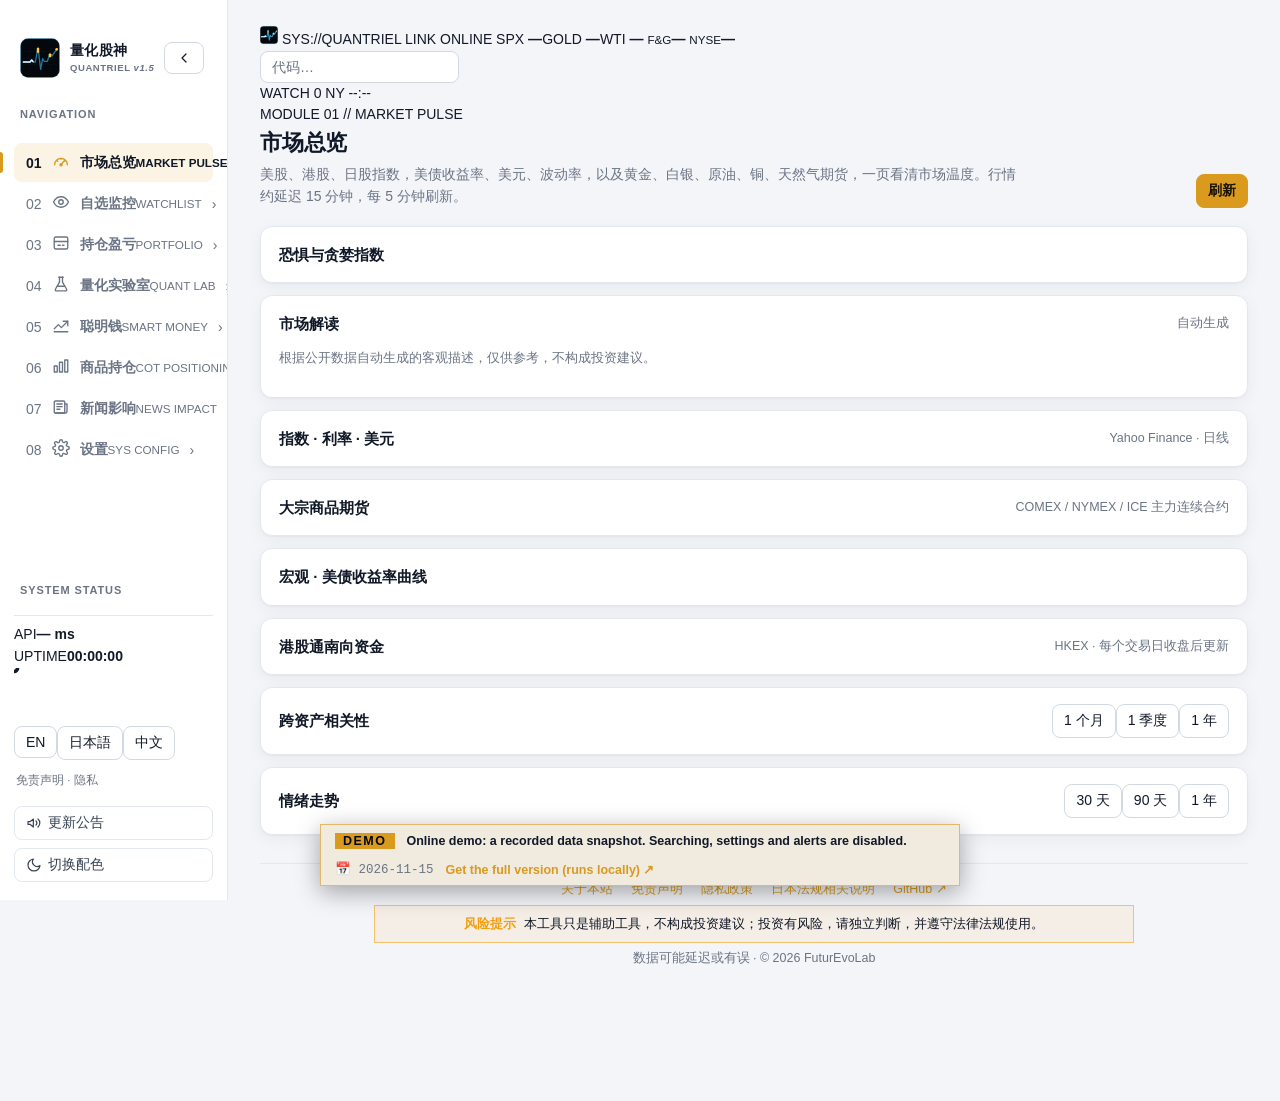
==== commit 4d351a92: "v1.5.6: review fixes for settings, 13F amendments, What's new and the demo - Settings: labels point " ====
--- a/docs/index.html
+++ b/docs/index.html
@@ -22,7 +22,7 @@
 <link rel="icon" type="image/svg+xml" href="data:image/svg+xml,%3Csvg xmlns='http://www.w3.org/2000/svg' viewBox='0 0 120 120'%3E%3Crect width='120' height='120' rx='24' fill='%2304070b'/%3E%3Cpath d='M10 72H30L35 66L40 72H46L54 28L62 94L68 62L73 70H82L90 46L96 54L110 34' fill='none' stroke='%2338bdf8' stroke-width='9' stroke-linejoin='round' stroke-linecap='round'/%3E%3Ccircle cx='110' cy='34' r='8' fill='%23ffc93c'/%3E%3C/svg%3E">
 <link rel="stylesheet" href="fonts/fonts.css">
 <link rel="preload" href="fonts/Inter-0.woff2" as="font" type="font/woff2" crossorigin>
-<link rel="stylesheet" href="style.css?v=2">
+<link rel="stylesheet" href="style.css?v=4">
 <link rel="stylesheet" href="hud.css?v=3">
 <link rel="stylesheet" href="nav.css?v=2">
 <link rel="stylesheet" href="market.css?v=3">
@@ -30,7 +30,7 @@
 <link rel="stylesheet" href="gold.css?v=1">
 <link rel="stylesheet" href="quant.css?v=11">
 <script src="boot.js?v=1"></script>
-<script src="demo.js" data-generated="1794706447"></script>
+<script src="demo.js" data-generated="1794714683"></script>
 </head>
 <body>
 <div class="ambient" aria-hidden="true"><i></i><i></i><i></i></div>
@@ -516,19 +516,19 @@
             <b>全部可选：不填也能用免费数据</b>
             <span>邮箱和 Key 只保存在你这台电脑的 data/secrets.json（磁盘支持时设为仅本人可读），只发给下面注明的官方网站，不会上传到别处，也不会出现在导出的备份里。页面不会显示已保存的内容。</span>
           </div>
-          <label class="setting">
+          <label class="setting" for="cfg-sec_email">
             <div class="setting-head"><b>SEC EDGAR 联系邮箱</b><span class="chip">聪明钱需要</span><span id="cfg-sec" class="badge"></span><button type="button" class="small ghost key-clear" data-clear="sec_email" hidden>删除</button></div>
             <input id="cfg-sec_email" type="email" placeholder="留空则不修改" autocomplete="off" spellcheck="false" maxlength="200">
             <small class="muted">SEC 要求每个请求的 User-Agent 里带联系邮箱，不需要注册。只用于向 SEC 表明身份。</small>
             <small class="key-dest">只发送给 <span translate="no">sec.gov</span></small>
           </label>
-          <label class="setting">
+          <label class="setting" for="cfg-fred_key">
             <div class="setting-head"><b>FRED API Key</b><span class="chip">可选</span><span id="cfg-fred" class="badge"></span><button type="button" class="small ghost key-clear" data-clear="fred_key" hidden>删除</button></div>
             <input id="cfg-fred_key" type="password" placeholder="留空则不修改" autocomplete="new-password" data-1p-ignore data-lpignore="true" data-bwignore spellcheck="false" maxlength="200">
             <small class="muted">美联储经济数据（利率、通胀、就业等）。免费注册：<a href="https://fred.stlouisfed.org/docs/api/api_key.html" target="_blank" rel="noopener">fred.stlouisfed.org</a></small>
             <small class="key-dest">只发送给 <span translate="no">api.stlouisfed.org</span></small>
           </label>
-          <label class="setting">
+          <label class="setting" for="cfg-eia_key">
             <div class="setting-head"><b>EIA API Key</b><span class="chip">可选</span><span id="cfg-eia" class="badge"></span><button type="button" class="small ghost key-clear" data-clear="eia_key" hidden>删除</button></div>
             <input id="cfg-eia_key" type="password" placeholder="留空则不修改" autocomplete="new-password" data-1p-ignore data-lpignore="true" data-bwignore spellcheck="false" maxlength="200">
             <small class="muted">美国能源信息署：原油 / 天然气库存周报。免费注册：<a href="https://www.eia.gov/opendata/register.php" target="_blank" rel="noopener">eia.gov/opendata</a></small>
@@ -618,11 +618,11 @@
   <div class="lines" id="boot-lines"></div>
   <div class="skip">CLICK TO SKIP</div>
 </div>
-<script src="i18n.js?v=11"></script>
+<script src="i18n.js?v=12"></script>
 <script src="app.js?v=10"></script>
 <script src="market.js?v=4"></script>
 <script src="corr.js?v=2"></script>
-<script src="smart.js?v=4"></script>
+<script src="smart.js?v=5"></script>
 <script src="cot.js?v=3"></script>
 <script src="detail.js?v=4"></script>
 <script src="portfolio.js?v=2"></script>
@@ -631,6 +631,6 @@
 <script src="south.js?v=3"></script>
 <script src="news.js?v=1"></script>
 <script src="tech.js?v=1"></script>
-<script src="whatsnew.js?v=1"></script>
+<script src="whatsnew.js?v=2"></script>
 </body>
 </html>
--- a/docs/style.css
+++ b/docs/style.css
@@ -0,0 +1,434 @@
+/* 量化股神 — 界面样式（样式源自同一作者的 Block Detective / 区块侦探） */
+:root {
+  --bg: #f3f5f9;
+  --surface: #ffffff;
+  --surface-2: #f7f8fb;
+  --surface-3: #eef1f6;
+  --border: #e3e7ee;
+  --border-strong: #d3d9e3;
+  --text: #111827;
+  --text-2: #374151;
+  --muted: #6b7484;
+  --accent: #d99a1e;
+  --accent-ink: #1a1405;
+  --accent-soft: rgba(217, 154, 30, .12);
+  --in: #12a150;
+  --out: #e0424f;
+  --between: #7c6cf0;
+  --node: #8b95a7;
+  --big: rgba(217, 154, 30, .10);
+  --new: #0ea5e9;
+  --grid-dot: rgba(17, 24, 39, .07);
+  --shadow: 0 1px 2px rgba(16, 24, 40, .04), 0 4px 16px rgba(16, 24, 40, .05);
+  --radius: 12px;
+  --font: "Inter", -apple-system, "PingFang SC", "Hiragino Sans GB", "Microsoft YaHei", sans-serif;
+  --mono: "JetBrains Mono", ui-monospace, "SF Mono", Menlo, monospace;
+  color-scheme: light;
+}
+@media (prefers-color-scheme: dark) {
+  :root:not([data-theme="light"]) {
+    --bg: #0a0d13; --surface: #11151e; --surface-2: #151a25; --surface-3: #1b2130;
+    --border: #212838; --border-strong: #2c3447; --text: #e7eaf0; --text-2: #c3c9d4; --muted: #7f8899;
+    --accent: #f0b429; --accent-ink: #1a1405; --accent-soft: rgba(240, 180, 41, .12);
+    --in: #2fcf7c; --out: #f2566a; --between: #9b8cff; --node: #6b7589;
+    --big: rgba(240, 180, 41, .08); --grid-dot: rgba(255, 255, 255, .055);
+    --shadow: 0 1px 2px rgba(0, 0, 0, .3), 0 8px 24px rgba(0, 0, 0, .25);
+    color-scheme: dark;
+  }
+}
+:root[data-theme="dark"] {
+  --bg: #0a0d13; --surface: #11151e; --surface-2: #151a25; --surface-3: #1b2130;
+  --border: #212838; --border-strong: #2c3447; --text: #e7eaf0; --text-2: #c3c9d4; --muted: #7f8899;
+  --accent: #f0b429; --accent-ink: #1a1405; --accent-soft: rgba(240, 180, 41, .12);
+  --in: #2fcf7c; --out: #f2566a; --between: #9b8cff; --node: #6b7589;
+  --big: rgba(240, 180, 41, .08); --grid-dot: rgba(255, 255, 255, .055);
+  --shadow: 0 1px 2px rgba(0, 0, 0, .3), 0 8px 24px rgba(0, 0, 0, .25);
+  color-scheme: dark;
+}
+
+* { box-sizing: border-box; }
+html, body { margin: 0; background: var(--bg); color: var(--text); }
+body { font: 14px/1.55 var(--font); -webkit-font-smoothing: antialiased; }
+a { color: var(--accent); text-decoration: none; }
+a:hover { text-decoration: underline; }
+svg { stroke: currentColor; fill: none; stroke-width: 1.8; stroke-linecap: round; stroke-linejoin: round; }
+[hidden] { display: none !important; }
+
+/* ---------------- 框架 ---------------- */
+.app { display: grid; grid-template-columns: 228px minmax(0, 1fr); min-height: 100vh; }
+.nav {
+  position: sticky; top: 0; height: 100vh; display: flex; flex-direction: column; gap: 18px;
+  padding: 18px 14px; background: var(--surface); border-right: 1px solid var(--border);
+}
+.brand { display: flex; align-items: center; gap: 10px; padding: 2px 6px 10px; }
+.logo { width: 34px; height: 34px; flex: none; }
+.logo * { stroke-linecap: round; }
+.brand-name { font-weight: 700; font-size: 16px; letter-spacing: .02em; }
+.brand-sub { font-size: 10px; letter-spacing: .18em; color: var(--muted); font-weight: 600; }
+.tabs { display: flex; flex-direction: column; gap: 2px; }
+.tabs button {
+  display: flex; align-items: center; gap: 10px; width: 100%; padding: 9px 12px; border: 0; border-radius: 8px;
+  background: none; color: var(--muted); font: 500 14px var(--font); cursor: pointer; text-align: left;
+}
+.tabs button svg { width: 18px; height: 18px; flex: none; }
+.tabs button:hover { background: var(--surface-3); color: var(--text); }
+.tabs button.active { background: var(--accent-soft); color: var(--text); font-weight: 600; }
+.tabs button.active svg { color: var(--accent); }
+.nav-badge { margin-left: auto; background: var(--new); color: #fff; font-size: 11px; font-weight: 600; padding: 0 7px; border-radius: 10px; line-height: 18px; }
+.nav-foot { margin-top: auto; display: flex; flex-direction: column; gap: 8px; }
+.nav-section { font-size: 11px; font-weight: 600; letter-spacing: .08em; color: var(--muted); padding: 0 6px; text-transform: uppercase; }
+.src-status { display: flex; flex-direction: column; gap: 4px; padding: 0 6px 8px; border-bottom: 1px solid var(--border); }
+.src-status div { display: flex; align-items: center; gap: 8px; font-size: 12px; color: var(--text-2); }
+.src-status i { width: 7px; height: 7px; border-radius: 50%; background: var(--in); box-shadow: 0 0 0 3px color-mix(in srgb, var(--in) 18%, transparent); }
+.src-status i.off { background: var(--muted); box-shadow: none; }
+.src-status small { margin-left: auto; color: var(--muted); }
+
+.main { padding: 26px 32px 60px; max-width: 1680px; width: 100%; }
+.tab { display: none; }
+.tab.active { display: block; animation: fade .18s ease; }
+@keyframes fade { from { opacity: 0; } to { opacity: 1; } }
+
+.page-head { display: flex; align-items: flex-end; justify-content: space-between; gap: 16px; margin-bottom: 18px; flex-wrap: wrap; }
+.page-head h1 { margin: 0 0 4px; font-size: 22px; font-weight: 700; letter-spacing: -.01em; }
+.page-head p { margin: 0; color: var(--muted); max-width: 760px; }
+.head-actions { display: flex; gap: 8px; align-items: center; flex-wrap: wrap; }
+
+/* ---------------- 表单控件 ---------------- */
+input, select, button, .btn {
+  font: 14px var(--font); color: var(--text); background: var(--surface); border: 1px solid var(--border-strong);
+  border-radius: 8px; padding: 7px 11px; outline: none; transition: border-color .12s, box-shadow .12s, background .12s;
+}
+input:focus, select:focus { border-color: var(--accent); box-shadow: 0 0 0 3px var(--accent-soft); }
+input::placeholder { color: var(--muted); }
+input[type="date"] { padding: 6px 8px; }
+button, .btn { cursor: pointer; display: inline-flex; align-items: center; gap: 6px; font-weight: 500; white-space: nowrap; }
+button svg, .btn svg { width: 16px; height: 16px; }
+button:hover, .btn:hover { background: var(--surface-3); }
+button.primary { background: var(--accent); border-color: var(--accent); color: var(--accent-ink); font-weight: 600; }
+button.primary:hover { filter: brightness(1.06); background: var(--accent); }
+button.ghost, .btn.ghost { background: transparent; border-color: var(--border); color: var(--text-2); }
+button.ghost:hover, .btn.ghost:hover { background: var(--surface-3); color: var(--text); }
+button.lg { padding: 10px 20px; font-size: 15px; }
+button.small { padding: 4px 10px; font-size: 12.5px; border-radius: 7px; }
+button:disabled { opacity: .55; cursor: progress; }
+.w-num { width: 90px; } .w-sm { width: 64px; } .w-md { width: 120px; }
+.grow { flex: 1; min-width: 140px; } .grow-2 { flex: 2; min-width: 240px; }
+.mono-input { font-family: var(--mono); font-size: 13px; }
+.spacer { flex: 1; }
+
+.field { display: inline-flex; align-items: center; gap: 6px; font-size: 13px; color: var(--muted); }
+.field > span { white-space: nowrap; }
+.field em { font-style: normal; font-size: 12px; color: var(--muted); }
+.field input, .field select { padding: 5px 9px; font-size: 13px; }
+
+.switch { display: inline-flex; align-items: center; gap: 8px; font-size: 13px; color: var(--text-2); cursor: pointer; user-select: none; }
+.switch input { display: none; }
+.switch i { width: 30px; height: 17px; border-radius: 10px; background: var(--border-strong); position: relative; transition: background .15s; flex: none; }
+.switch i::after { content: ""; position: absolute; top: 2px; left: 2px; width: 13px; height: 13px; border-radius: 50%; background: #fff; transition: transform .15s; box-shadow: 0 1px 2px rgba(0,0,0,.2); }
+.switch input:checked + i { background: var(--accent); }
+.switch input:checked + i::after { transform: translateX(13px); }
+
+/* 搜索栏 */
+.searchbar {
+  display: flex; gap: 8px; align-items: stretch; padding: 8px; background: var(--surface);
+  border: 1px solid var(--border); border-radius: 14px; box-shadow: var(--shadow); margin-bottom: 12px;
+}
+.searchbar select, .searchbar input { border: 0; background: var(--surface-2); }
+.searchbar select:focus, .searchbar input:focus { box-shadow: 0 0 0 2px var(--accent-soft); }
+.chain-select { font-weight: 600; min-width: 120px; }
+.search-input { position: relative; flex: 1; display: flex; }
+.search-input svg { position: absolute; left: 12px; top: 50%; width: 17px; height: 17px; transform: translateY(-50%); color: var(--muted); pointer-events: none; }
+.search-input input { width: 100%; padding-left: 38px; font-family: var(--mono); font-size: 13.5px; }
+.search-input.sm { flex: 0 1 300px; }
+.search-input.sm input { font-family: var(--font); background: var(--surface-2); border-color: var(--border); }
+
+.filterbar { display: flex; gap: 10px 16px; align-items: center; flex-wrap: wrap; padding: 4px 4px 14px; }
+
+/* 提示条 */
+.msg div { display: flex; gap: 8px; align-items: flex-start; padding: 9px 14px; border-radius: 10px; margin-bottom: 12px; font-size: 13px;
+  background: var(--accent-soft); color: var(--text-2); border: 1px solid color-mix(in srgb, var(--accent) 25%, transparent); }
+.msg div::before { content: "ⓘ"; color: var(--accent); font-weight: 700; }
+.msg .err { background: color-mix(in srgb, var(--out) 10%, transparent); border-color: color-mix(in srgb, var(--out) 30%, transparent); }
+.msg .err::before { content: "⚠"; color: var(--out); }
+
+/* ---------------- KPI ---------------- */
+.kpis { display: grid; grid-template-columns: repeat(7, minmax(0, 1fr)); gap: 10px; margin-bottom: 12px; }
+.kpis:empty { display: none; }
+.kpi { background: var(--surface); border: 1px solid var(--border); border-radius: var(--radius); padding: 12px 14px; box-shadow: var(--shadow); min-width: 0; }
+.kpi .k { font-size: 12px; color: var(--muted); display: flex; align-items: center; gap: 6px; }
+.kpi .v { font-size: 20px; font-weight: 700; letter-spacing: -.01em; margin-top: 2px; font-variant-numeric: tabular-nums; white-space: nowrap; overflow: hidden; text-overflow: ellipsis; }
+.kpi .s { font-size: 12px; color: var(--muted); white-space: nowrap; overflow: hidden; text-overflow: ellipsis; }
+.kpi.id { grid-column: span 2; }
+.kpi.id .v { font-size: 16px; display: flex; align-items: center; gap: 8px; }
+.kpi.id .s { font-family: var(--mono); }
+@media (max-width: 1280px) { .kpis { grid-template-columns: repeat(4, minmax(0, 1fr)); } }
+
+/* ---------------- 资金图 ---------------- */
+.flow-layout { display: grid; grid-template-columns: minmax(0, 1fr) 380px; gap: 12px; }
+@media (max-width: 1100px) { .flow-layout { grid-template-columns: 1fr; } }
+.graph-wrap {
+  position: relative; border: 1px solid var(--border); border-radius: var(--radius); overflow: hidden; box-shadow: var(--shadow);
+  background-color: var(--surface);
+  background-image: radial-gradient(var(--grid-dot) 1px, transparent 1px);
+  background-size: 22px 22px;
+}
+#cy { height: 660px; }
+.graph-overlay { position: absolute; inset: 0; display: flex; flex-direction: column; align-items: center; justify-content: center; gap: 6px; text-align: center; color: var(--muted); pointer-events: none; }
+.graph-overlay h3 { margin: 8px 0 0; color: var(--text); font-size: 16px; }
+.graph-overlay p { margin: 0; font-size: 13px; }
+.empty-art { width: 150px; color: var(--muted); }
+.empty-art circle { fill: var(--surface-3); stroke: var(--border-strong); }
+.empty-art circle.c { fill: var(--accent); stroke: none; }
+.graph-overlay.loading { background: color-mix(in srgb, var(--surface) 70%, transparent); backdrop-filter: blur(2px); }
+.spinner { width: 34px; height: 34px; border-radius: 50%; border: 3px solid var(--border-strong); border-top-color: var(--accent); animation: spin .8s linear infinite; }
+@keyframes spin { to { transform: rotate(360deg); } }
+.graph-tools { position: absolute; top: 12px; right: 12px; display: flex; flex-direction: column; background: var(--surface); border: 1px solid var(--border); border-radius: 10px; box-shadow: var(--shadow); overflow: hidden; }
+.graph-tools button { border: 0; border-radius: 0; padding: 8px; background: transparent; color: var(--text-2); }
+.graph-tools button + button { border-top: 1px solid var(--border); }
+.graph-tools button:hover { background: var(--surface-3); color: var(--accent); }
+.legend {
+  position: absolute; left: 12px; bottom: 12px; display: flex; gap: 12px; align-items: center; flex-wrap: wrap; max-width: calc(100% - 24px);
+  font-size: 11.5px; color: var(--text-2); background: color-mix(in srgb, var(--surface) 88%, transparent); backdrop-filter: blur(6px);
+  border: 1px solid var(--border); border-radius: 9px; padding: 6px 10px; pointer-events: none;
+}
+.legend span { display: inline-flex; align-items: center; gap: 5px; }
+.legend .sep { width: 1px; height: 12px; background: var(--border-strong); }
+.line { display: inline-block; width: 16px; height: 3px; border-radius: 2px; }
+.dot { display: inline-block; width: 9px; height: 9px; border-radius: 50%; }
+.graph-hint { position: absolute; top: 14px; left: 14px; font-size: 11.5px; color: var(--muted); pointer-events: none; }
+
+/* 详情面板 */
+.inspector { background: var(--surface); border: 1px solid var(--border); border-radius: var(--radius); box-shadow: var(--shadow); max-height: 662px; overflow: auto; padding: 18px; }
+.inspector-empty { height: 100%; min-height: 300px; display: flex; flex-direction: column; align-items: center; justify-content: center; text-align: center; color: var(--muted); padding: 0 20px; }
+.inspector-empty h4 { margin: 12px 0 4px; color: var(--text); font-size: 15px; }
+.inspector-empty p { margin: 0; font-size: 13px; }
+.ie-icon { width: 48px; height: 48px; border-radius: 14px; background: var(--surface-3); display: grid; place-items: center; color: var(--muted); }
+.ie-icon svg { width: 22px; height: 22px; }
+.ins-head { display: flex; align-items: flex-start; gap: 12px; }
+.avatar { width: 42px; height: 42px; border-radius: 12px; flex: none; display: grid; place-items: center; font-weight: 700; color: #fff; font-size: 15px; }
+.ins-head h3 { margin: 0; font-size: 16px; line-height: 1.3; word-break: break-all; }
+.ins-sub { color: var(--muted); font-size: 12.5px; margin-top: 2px; }
+.addr-box { display: flex; align-items: center; gap: 6px; margin-top: 12px; padding: 8px 10px; background: var(--surface-2); border: 1px solid var(--border); border-radius: 8px; }
+.addr-box .mono { flex: 1; }
+.icon-btn { border: 0; background: transparent; padding: 3px; color: var(--muted); border-radius: 6px; }
+.icon-btn:hover { color: var(--accent); background: var(--surface-3); }
+.icon-btn svg { width: 15px; height: 15px; }
+.section { margin-top: 16px; padding-top: 14px; border-top: 1px solid var(--border); }
+.section-title { font-size: 11.5px; font-weight: 600; letter-spacing: .06em; color: var(--muted); text-transform: uppercase; margin-bottom: 8px; }
+.mono { font-family: var(--mono); font-size: 12px; word-break: break-all; }
+.kv { display: grid; grid-template-columns: 96px 1fr; gap: 6px 10px; font-size: 13px; margin: 0; }
+.kv dt { color: var(--muted); }
+.kv dd { margin: 0; font-variant-numeric: tabular-nums; min-width: 0; overflow-wrap: anywhere; }
+.flow-bars { display: grid; grid-template-columns: 1fr 1fr; gap: 8px; }
+.flow-bars > div { background: var(--surface-2); border: 1px solid var(--border); border-radius: 9px; padding: 8px 10px; }
+.flow-bars .k { font-size: 11.5px; color: var(--muted); }
+.flow-bars .v { font-size: 16px; font-weight: 700; font-variant-numeric: tabular-nums; }
+.actions { display: flex; gap: 6px; flex-wrap: wrap; margin-top: 12px; }
+.links { display: flex; flex-wrap: wrap; gap: 6px; }
+.links a { font-size: 12px; padding: 3px 9px; border-radius: 20px; border: 1px solid var(--border); color: var(--text-2); }
+.links a:hover { border-color: var(--accent); color: var(--accent); text-decoration: none; }
+
+/* 徽章 */
+.badge { display: inline-flex; align-items: center; padding: 1px 8px; border-radius: 20px; font-size: 11.5px; font-weight: 500; background: var(--surface-3); color: var(--muted); line-height: 18px; white-space: nowrap; }
+.badge.cat { background: color-mix(in srgb, var(--c) 16%, transparent); color: var(--c); }
+.badge.ok { background: color-mix(in srgb, var(--in) 14%, transparent); color: var(--in); }
+.badge.no { background: color-mix(in srgb, var(--out) 14%, transparent); color: var(--out); }
+.badge.new { background: var(--new); color: #fff; }
+.badge.big { background: var(--accent); color: var(--accent-ink); font-weight: 600; }
+.chip { font-size: 11.5px; color: var(--muted); background: var(--surface-3); padding: 1px 9px; border-radius: 20px; }
+.chip:empty { display: none; }
+.chip.warn { color: #f59e0b; background: color-mix(in srgb, #f59e0b 14%, transparent); }
+
+/* ---------------- 卡片与表格 ---------------- */
+.card { background: var(--surface); border: 1px solid var(--border); border-radius: var(--radius); padding: 16px 18px; margin-top: 12px; box-shadow: var(--shadow); }
+.card-head { display: flex; align-items: center; gap: 10px; flex-wrap: wrap; }
+.card h3 { margin: 0; font-size: 15px; font-weight: 600; }
+.muted { color: var(--muted); font-size: 12.5px; }
+.note { margin: 8px 0 0; }
+.form-card { margin-top: 0; margin-bottom: 12px; }
+.form-title { font-size: 13px; font-weight: 600; color: var(--text-2); margin-bottom: 10px; }
+.form-row { display: flex; gap: 8px; align-items: center; flex-wrap: wrap; }
+
+.table-wrap { overflow: auto; max-height: 520px; margin-top: 12px; border: 1px solid var(--border); border-radius: 10px; }
+.table-wrap.tall { max-height: 640px; }
+.table-wrap:has(table:empty) { display: none; }
+table { border-collapse: separate; border-spacing: 0; width: 100%; font-size: 13px; }
+th, td { text-align: left; padding: 9px 12px; border-bottom: 1px solid var(--border); white-space: nowrap; }
+th { position: sticky; top: 0; z-index: 1; background: var(--surface-2); color: var(--muted); font-weight: 600; font-size: 12px; letter-spacing: .02em; }
+tbody tr:last-child td, tr:last-child td { border-bottom: 0; }
+tr:hover td { background: var(--surface-2); }
+td.num, th.num { text-align: right; font-variant-numeric: tabular-nums; }
+td.mono, .mono-cell { font-family: var(--mono); font-size: 12px; }
+tr.big td { background: var(--big); }
+tr.new td:first-child { box-shadow: inset 3px 0 0 var(--new); }
+.in { color: var(--in); } .out { color: var(--out); }
+.dir { display: inline-flex; align-items: center; gap: 4px; font-weight: 600; font-size: 12px; padding: 1px 8px; border-radius: 20px; }
+.dir.in { background: color-mix(in srgb, var(--in) 12%, transparent); }
+.dir.out { background: color-mix(in srgb, var(--out) 12%, transparent); }
+.dir.self { background: var(--surface-3); color: var(--muted); }
+.addr-link { cursor: pointer; color: var(--text); border-bottom: 1px dashed var(--border-strong); }
+.addr-link:hover { color: var(--accent); border-color: var(--accent); }
+td a.mono { color: var(--muted); }
+td a.mono:hover { color: var(--accent); }
+.inspector table { font-size: 12.5px; }
+.inspector th, .inspector td { padding: 6px 8px; }
+table.plain td { border: 0; padding: 5px 0; }
+#tab-settings table.plain td { white-space: normal; overflow-wrap: anywhere; } /* 设置页的说明表格（服务信息、数据源）：文字要能换行，手机上不撑宽页面 */
+table.plain td:first-child { color: var(--muted); width: 90px; }
+table.plain tr:hover td { background: none; }
+
+/* 时间线 */
+#timeline { margin-top: 10px; }
+#timeline svg { width: 100%; height: 190px; display: block; }
+#timeline .bar-in { fill: var(--in); opacity: .85; } #timeline .bar-out { fill: var(--out); opacity: .85; }
+#timeline rect:hover { opacity: 1; }
+#timeline text { fill: var(--muted); font: 11px var(--font); stroke: none; }
+#timeline line { stroke: var(--border-strong); stroke-width: 1; }
+#timeline .grid { stroke: var(--border); stroke-dasharray: 3 4; }
+.empty-line { color: var(--muted); font-size: 13px; padding: 16px 0 4px; }
+
+/* 工具导航 */
+.tools-grid { display: grid; grid-template-columns: repeat(auto-fill, minmax(300px, 1fr)); gap: 12px; }
+.tools-grid .card { margin: 0; }
+.tool-group { display: flex; align-items: center; gap: 8px; font-size: 13px; font-weight: 600; margin-bottom: 10px; }
+.tool-group i { width: 8px; height: 8px; border-radius: 2px; background: var(--accent); }
+.tool { display: flex; flex-direction: column; padding: 9px 10px; margin: 0 -10px; border-radius: 8px; color: var(--text); }
+.tool:hover { background: var(--surface-2); text-decoration: none; }
+.tool b { font-weight: 600; font-size: 13.5px; display: flex; align-items: center; gap: 6px; }
+.tool b::after { content: "↗"; color: var(--muted); font-weight: 400; font-size: 12px; }
+.tool span { color: var(--muted); font-size: 12.5px; }
+
+/* 设置 */
+.settings-grid { display: grid; grid-template-columns: minmax(0, 1.4fr) minmax(0, 1fr); gap: 12px; align-items: start; }
+.settings-grid .card { margin: 0; }
+@media (max-width: 1000px) { .settings-grid { grid-template-columns: minmax(0, 1fr); } } /* 1fr 不能缩到内容最小宽度以下，手机上整页会横向滚动 */
+.stack { display: flex; flex-direction: column; gap: 18px; }
+.setting { display: flex; flex-direction: column; gap: 6px; }
+.setting-head { display: flex; align-items: center; gap: 8px; }
+
+.toast {
+  position: fixed; right: 24px; bottom: 24px; background: var(--text); color: var(--bg); padding: 10px 16px; border-radius: 10px;
+  opacity: 0; transform: translateY(6px); transition: opacity .18s, transform .18s; pointer-events: none; z-index: 100; max-width: 440px; font-size: 13px; box-shadow: var(--shadow);
+}
+.toast.show { opacity: 1; transform: none; }
+
+::-webkit-scrollbar { width: 10px; height: 10px; }
+::-webkit-scrollbar-thumb { background: var(--border-strong); border-radius: 10px; border: 2px solid transparent; background-clip: padding-box; }
+::-webkit-scrollbar-track { background: transparent; }
+
+/* 窄屏：导航改为顶部横排 */
+@media (max-width: 860px) {
+  .app { grid-template-columns: 1fr; }
+  .nav { position: static; height: auto; flex-direction: row; flex-wrap: wrap; align-items: center; padding: 10px 16px; border-right: 0; border-bottom: 1px solid var(--border); }
+  .tabs { flex-direction: row; flex-wrap: wrap; }
+  .tabs button { width: auto; }
+  .nav-foot { display: none; }
+  .main { padding: 18px 16px 40px; }
+  .searchbar { flex-wrap: wrap; }
+  .kpis { grid-template-columns: repeat(2, minmax(0, 1fr)); }
+  #cy { height: 480px; }
+}
+
+.name-cell { display: flex; align-items: center; gap: 10px; }
+.name-cell .avatar { width: 26px; height: 26px; border-radius: 8px; font-size: 12px; }
+.edge-flow { display: grid; grid-template-columns: 1fr auto 1fr; align-items: center; gap: 8px; margin-top: 6px; text-align: center; font-size: 12.5px; }
+.edge-flow > div { display: flex; flex-direction: column; align-items: center; gap: 6px; min-width: 0; }
+.edge-flow .avatar { width: 36px; height: 36px; }
+.edge-flow > span { display: grid; place-items: center; width: 28px; height: 28px; border-radius: 50%; background: var(--surface-3); }
+#timeline rect { stroke: none; }
+
+/* ================= 动效 ================= */
+:root { --ease: cubic-bezier(.2, .8, .2, 1); }
+.nav, .card, .kpi, .inspector, .graph-wrap, .searchbar, .legend, .graph-tools, input, select, button, .btn, th, td, .msg div {
+  transition: background-color .25s ease, border-color .25s ease, color .25s ease, box-shadow .2s ease, transform .18s var(--ease);
+}
+button:active, .btn:active { transform: scale(.96); }
+button.primary:hover { box-shadow: 0 4px 14px color-mix(in srgb, var(--accent) 35%, transparent); }
+
+/* 导航选中指示条 */
+.tabs button { position: relative; transition: background-color .2s, color .2s; }
+.tabs button::before { content: ""; position: absolute; left: -14px; top: 9px; bottom: 9px; width: 3px; border-radius: 0 3px 3px 0; background: var(--accent); transform: scaleY(0); transition: transform .25s var(--ease); }
+.tabs button.active::before { transform: scaleY(1); }
+.tabs button svg { transition: transform .25s var(--ease), color .2s; }
+.tabs button:hover svg { transform: translateX(2px); }
+
+/* 依次浮现 */
+@keyframes rise { from { opacity: 0; transform: translateY(10px); } to { opacity: 1; transform: none; } }
+.reveal { animation: rise .35s var(--ease) both; animation-delay: var(--d, 0ms); }
+.tab.active > * { animation: rise .3s var(--ease) both; }
+.tab.active > *:nth-child(2) { animation-delay: 20ms; }
+.tab.active > *:nth-child(3) { animation-delay: 40ms; }
+.tab.active > *:nth-child(4) { animation-delay: 60ms; }
+.tab.active > *:nth-child(5) { animation-delay: 80ms; }
+.tab.active > *:nth-child(n+6) { animation-delay: 100ms; }
+
+/* KPI 悬停 */
+.kpi { transition: transform .2s var(--ease), box-shadow .2s ease, border-color .2s; }
+.kpi:hover { transform: translateY(-2px); border-color: var(--border-strong); box-shadow: 0 10px 28px rgba(0, 0, 0, .12); }
+
+/* 骨架屏 */
+@keyframes shimmer { from { background-position: -300px 0; } to { background-position: 300px 0; } }
+.sk { display: block; height: 12px; border-radius: 6px; margin: 6px 0;
+  background: linear-gradient(90deg, var(--surface-3) 0%, var(--border) 40%, var(--surface-3) 80%); background-size: 600px 100%; animation: shimmer 1.2s linear infinite; }
+.sk.lg { height: 22px; width: 70%; } .sk.sm { width: 45%; }
+
+/* 详情面板切换 */
+@keyframes slideIn { from { opacity: 0; transform: translateX(10px); } to { opacity: 1; transform: none; } }
+.inspector.swap > * { animation: slideIn .2s var(--ease) both; }
+.inspector.swap > *:nth-child(2) { animation-delay: 15ms; }
+.inspector.swap > *:nth-child(3) { animation-delay: 30ms; }
+.inspector.swap > *:nth-child(4) { animation-delay: 45ms; }
+.inspector.swap > *:nth-child(n+5) { animation-delay: 60ms; }
+
+/* 表格行依次出现、新动态闪烁 */
+@keyframes rowIn { from { opacity: 0; transform: translateY(4px); } to { opacity: 1; transform: none; } }
+tr.row-in { animation: rowIn .25s var(--ease) both; animation-delay: var(--d, 0ms); }
+@keyframes flash { 0%, 40% { background: color-mix(in srgb, var(--new) 22%, transparent); } 100% { background: transparent; } }
+tr.new td { animation: flash 2.2s ease; }
+
+/* 时间线柱子生长 */
+@keyframes growUp { from { transform: scaleY(0); } to { transform: scaleY(1); } }
+#timeline rect { transform-box: fill-box; animation: growUp .4s var(--ease) both; }
+#timeline .bar-in { transform-origin: bottom; } #timeline .bar-out { transform-origin: top; }
+
+/* 加载层、空状态 */
+.graph-overlay { animation: fade .3s ease both; }
+.empty-art circle.c { animation: pulse 2.4s ease-in-out infinite; transform-origin: 60px 40px; }
+@keyframes pulse { 0%, 100% { transform: scale(1); } 50% { transform: scale(1.18); } }
+.ie-icon { animation: breathe 5s ease-in-out infinite; }
+@keyframes breathe { 0%, 100% { opacity: .55; } 50% { opacity: 1; } }
+@keyframes float { 0%, 100% { transform: translateY(0); } 50% { transform: translateY(-4px); } }
+.links a, .icon-btn, .tool { transition: background-color .2s, color .2s, border-color .2s, transform .2s var(--ease); }
+.links a:hover { transform: translateY(-1px); }
+.tool:hover { transform: translateX(3px); }
+.toast { transition: opacity .25s ease, transform .3s var(--ease); }
+
+@media (prefers-reduced-motion: reduce) {
+  *, *::before, *::after { animation-duration: .01ms !important; animation-delay: 0ms !important; transition-duration: .01ms !important; }
+}
+
+.graph-tools button.on { color: var(--accent); background: var(--accent-soft); }
+
+/* 最近查询 */
+.recent { display: flex; gap: 6px; flex-wrap: wrap; align-items: center; margin: -2px 2px 10px; }
+.recent:empty { display: none; }
+.recent .lbl { font-size: 12px; color: var(--muted); margin-right: 2px; }
+.recent-chip { display: inline-flex; align-items: center; gap: 6px; padding: 3px 4px 3px 10px; border-radius: 20px; font-size: 12.5px;
+  background: var(--surface); border: 1px solid var(--border); color: var(--text-2); cursor: pointer; animation: rise .35s var(--ease) both; }
+.recent-chip:hover { border-color: var(--accent); color: var(--text); }
+.recent-chip em { font-style: normal; font-size: 11px; color: var(--muted); }
+.recent-chip .x { width: 18px; height: 18px; border-radius: 50%; display: grid; place-items: center; color: var(--muted); font-size: 13px; line-height: 1; }
+.recent-chip .x:hover { background: var(--surface-3); color: var(--out); }
+kbd { font: 600 10.5px var(--mono); padding: 0 5px; border-radius: 4px; border: 1px solid var(--border-strong); background: var(--surface-2); color: var(--text-2); }
+
+/* 进度条 */
+.progress { height: 3px; border-radius: 3px; background: var(--surface-3); margin-top: 10px; overflow: hidden; }
+.progress i { display: block; height: 100%; width: 0; background: linear-gradient(90deg, var(--accent), color-mix(in srgb, var(--accent) 60%, #fff)); border-radius: 3px; transition: width .35s var(--ease); }
+tr.refreshing td { opacity: .55; }
+tr.refreshing .name-cell::after { content: ""; display: inline-block; flex: none; width: 10px; height: 10px; margin-left: 2px; border-radius: 50%;
+  border: 2px solid var(--border-strong); border-top-color: var(--accent); animation: spin .7s linear infinite; vertical-align: -1px; }
+tr.just-done td { animation: flash 1.4s ease; }
+
+/* 监控表：备注列截断，避免横向滚动 */
+#watch-table td:nth-child(8) { max-width: 160px; overflow: hidden; text-overflow: ellipsis; }
+#watch-table td:nth-child(3) { font-size: 11.5px; }
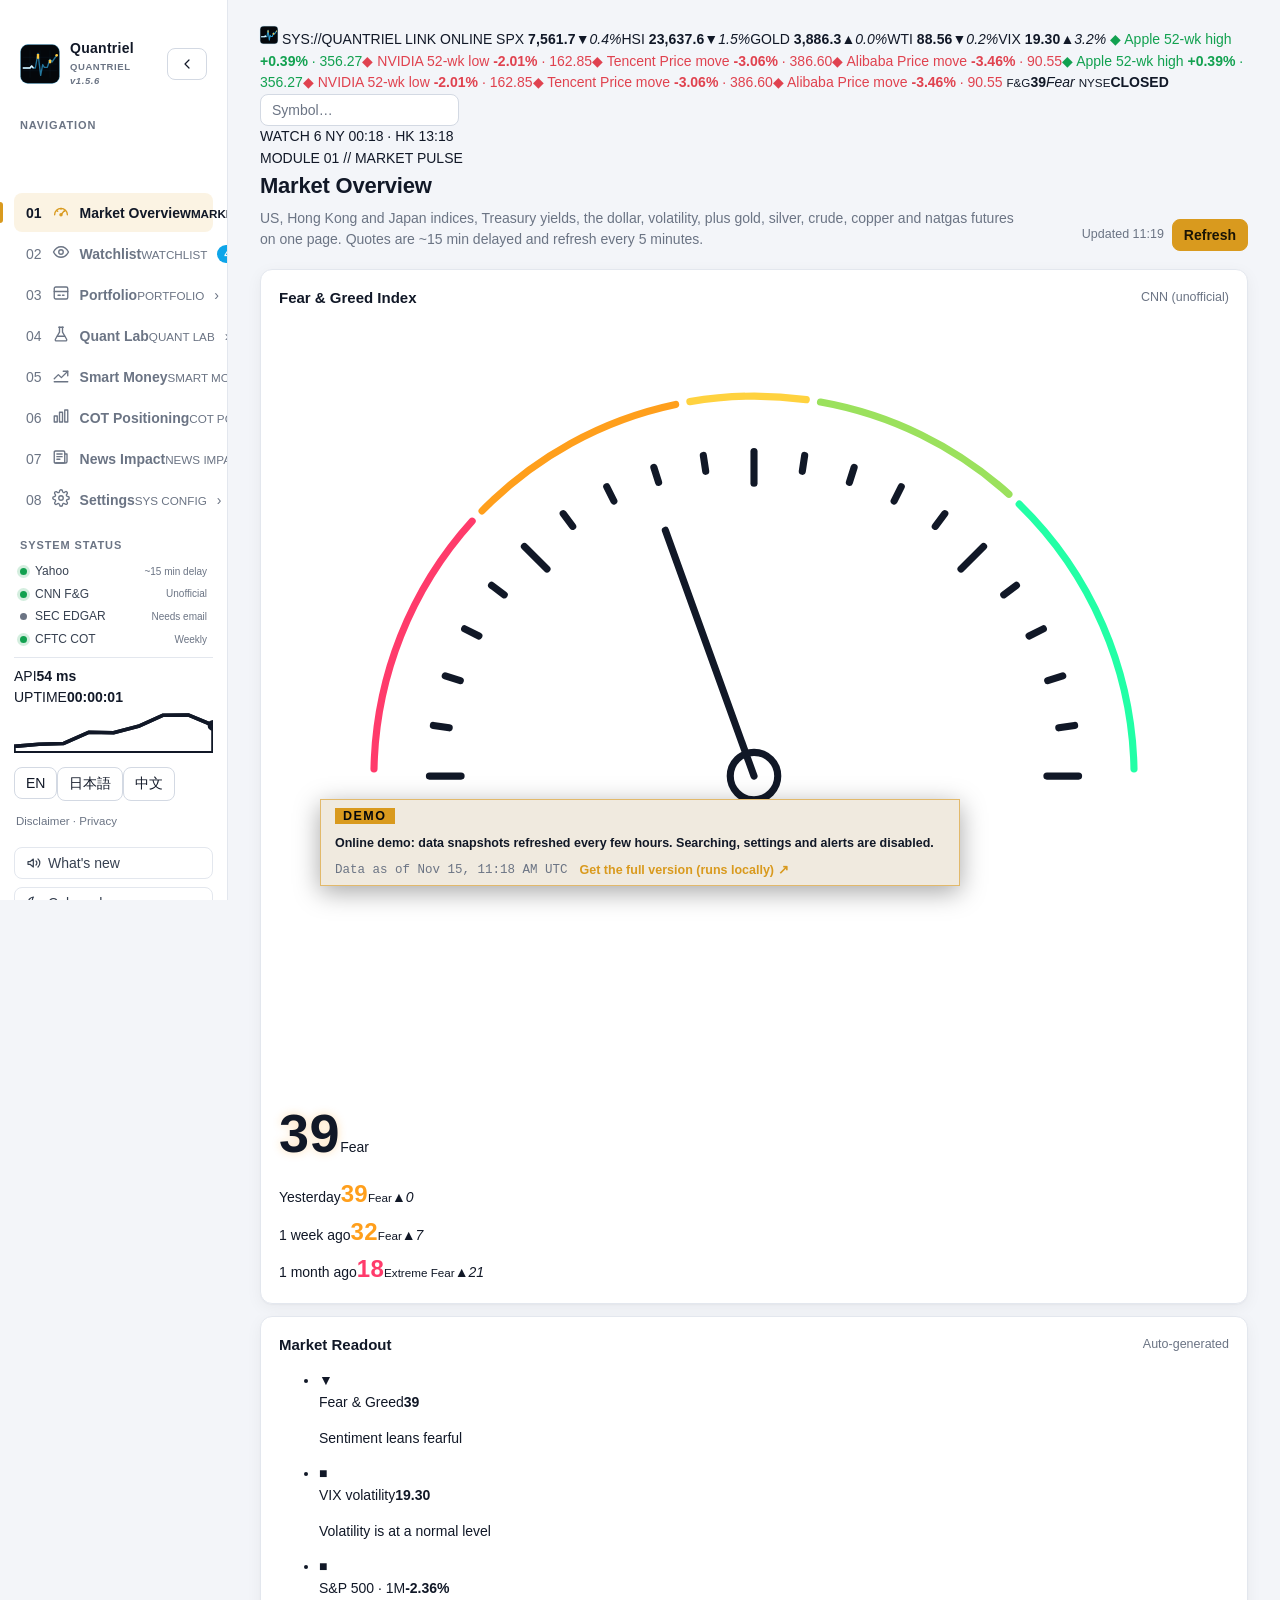
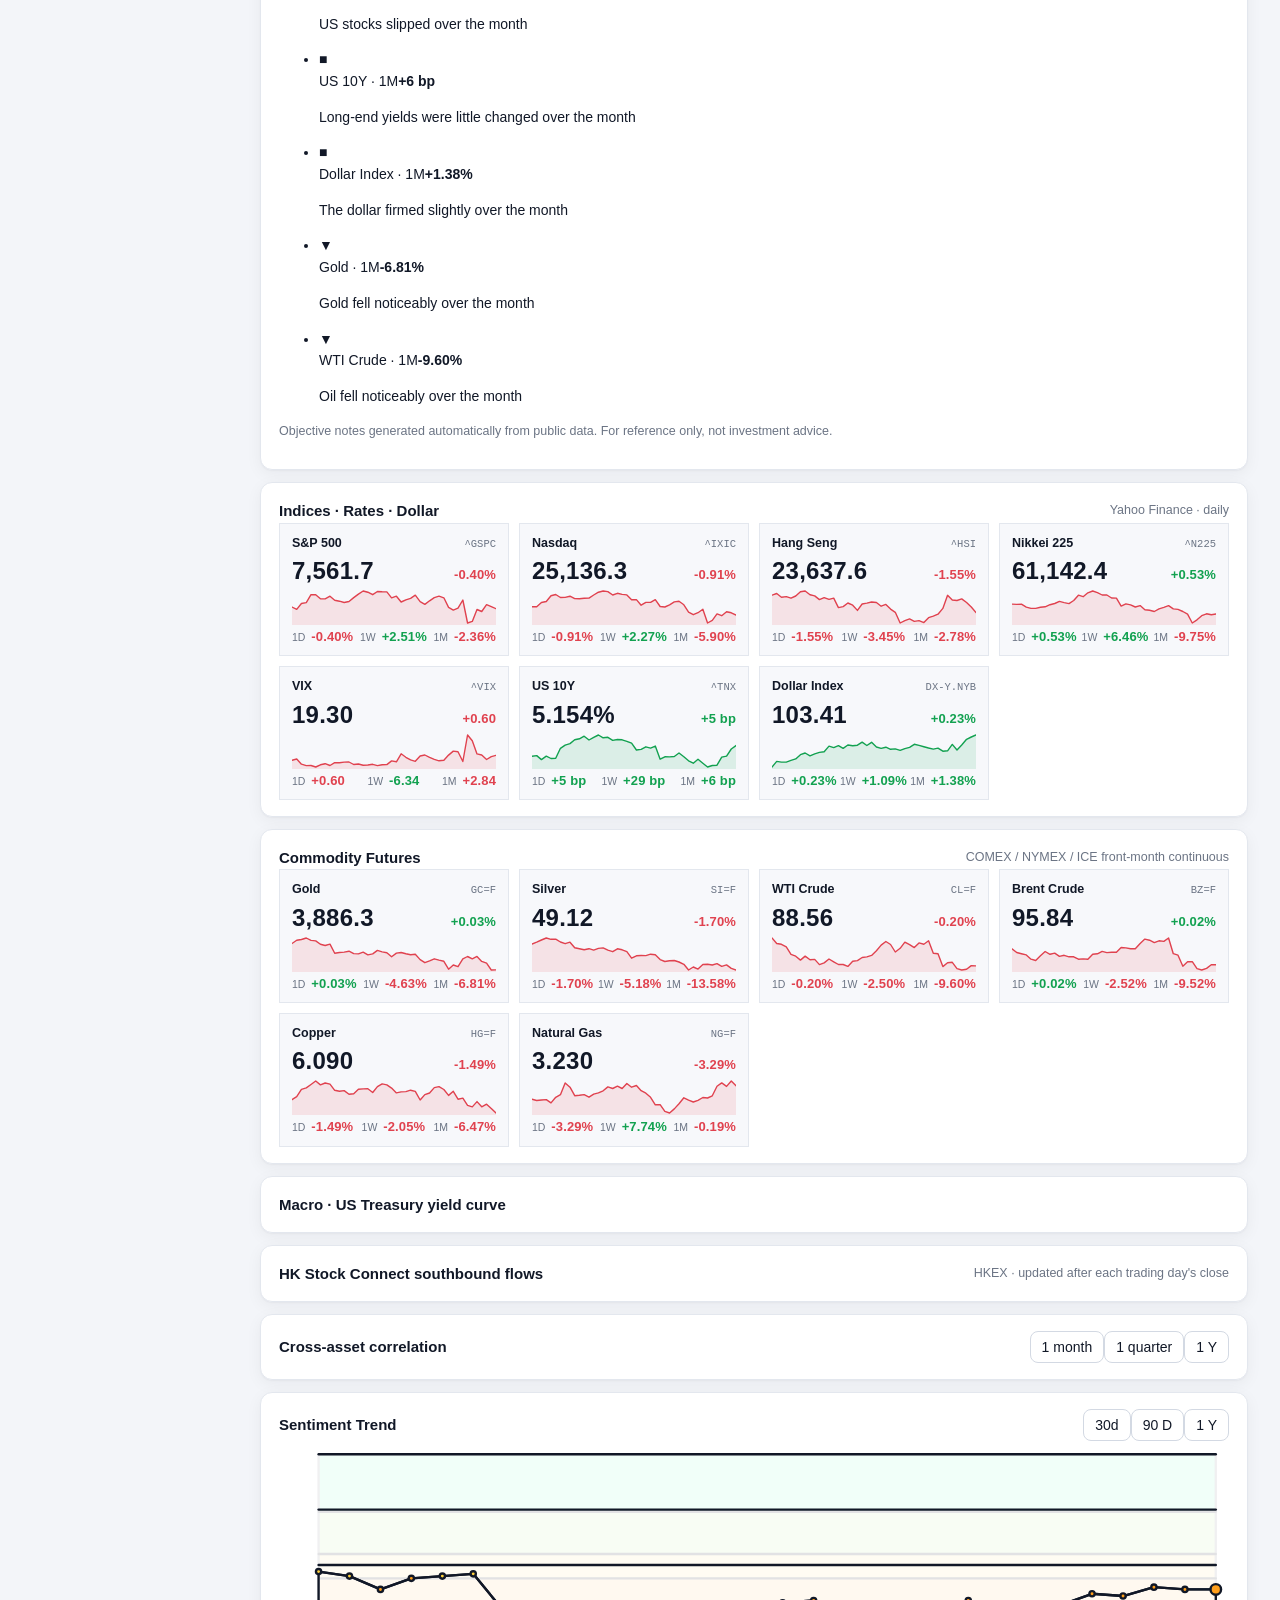
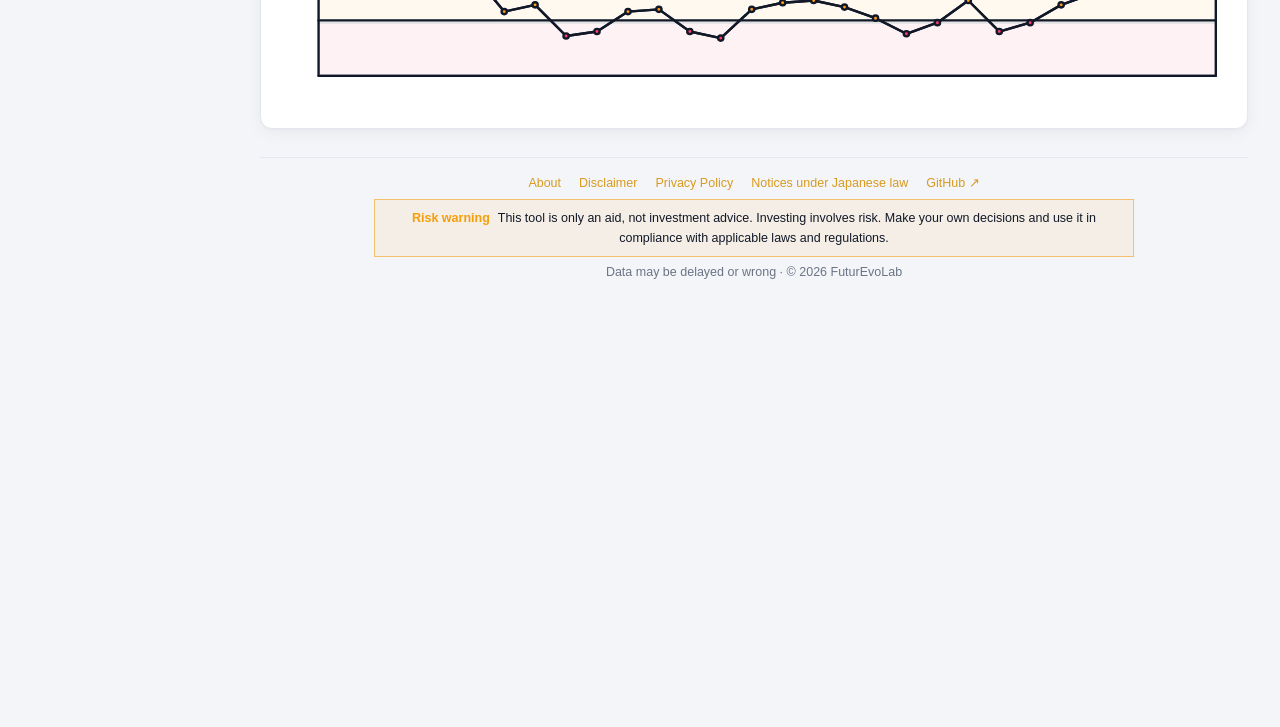
==== commit 27929594: "Keyboard access to market cards and table rows; aria labels for placeholder-only inputs" ====
--- a/docs/index.html
+++ b/docs/index.html
@@ -22,7 +22,7 @@
 <link rel="icon" type="image/svg+xml" href="data:image/svg+xml,%3Csvg xmlns='http://www.w3.org/2000/svg' viewBox='0 0 120 120'%3E%3Crect width='120' height='120' rx='24' fill='%2304070b'/%3E%3Cpath d='M10 72H30L35 66L40 72H46L54 28L62 94L68 62L73 70H82L90 46L96 54L110 34' fill='none' stroke='%2338bdf8' stroke-width='9' stroke-linejoin='round' stroke-linecap='round'/%3E%3Ccircle cx='110' cy='34' r='8' fill='%23ffc93c'/%3E%3C/svg%3E">
 <link rel="stylesheet" href="fonts/fonts.css">
 <link rel="preload" href="fonts/Inter-0.woff2" as="font" type="font/woff2" crossorigin>
-<link rel="stylesheet" href="style.css?v=4">
+<link rel="stylesheet" href="style.css?v=5">
 <link rel="stylesheet" href="hud.css?v=3">
 <link rel="stylesheet" href="nav.css?v=2">
 <link rel="stylesheet" href="market.css?v=3">
@@ -30,7 +30,7 @@
 <link rel="stylesheet" href="gold.css?v=1">
 <link rel="stylesheet" href="quant.css?v=11">
 <script src="boot.js?v=1"></script>
-<script src="demo.js" data-generated="1794714683"></script>
+<script src="demo.js" data-generated="1794741532"></script>
 </head>
 <body>
 <div class="ambient" aria-hidden="true"><i></i><i></i><i></i></div>
@@ -257,8 +257,8 @@
       <form id="watch-form" class="card form-card">
         <div class="form-title">添加 / 修改自选</div>
         <div class="form-row">
-          <input id="w-sym" placeholder="代码，如 AAPL / 0700.HK / GC=F / ^HSI" spellcheck="false" class="mono-input grow">
-          <input id="w-label" placeholder="名称（可选）" class="grow">
+          <input id="w-sym" aria-label="代码" placeholder="代码，如 AAPL / 0700.HK / GC=F / ^HSI" spellcheck="false" class="mono-input grow">
+          <input id="w-label" aria-label="名称" placeholder="名称（可选）" class="grow">
           <label class="field"><span>涨跌幅阈值</span><input id="w-move" type="number" min="0" step="0.5" value="3" class="w-sm"><em>%</em></label>
           <label class="field"><span>放量倍数</span><input id="w-vol" type="number" min="0" step="0.5" value="2" class="w-sm"><em>×</em></label>
           <label class="switch" title="RSI(14) 当天升破 70 或跌破 30 时提醒（昨天收盘还不在该区间）"><input id="w-rsi" type="checkbox" checked><i></i>RSI 超买 / 超卖</label>
@@ -297,10 +297,10 @@
       <form id="pf-form" class="card form-card">
         <div class="form-title">添加 / 修改持仓</div>
         <div class="form-row">
-          <input id="pf-sym" placeholder="代码，如 AAPL / 0700.HK / GC=F" spellcheck="false" class="mono-input grow" required>
+          <input id="pf-sym" aria-label="代码" placeholder="代码，如 AAPL / 0700.HK / GC=F" spellcheck="false" class="mono-input grow" required>
           <label class="field"><span>股数</span><input id="pf-shares" type="number" min="0" step="any" class="w-md mono-input" required></label>
           <label class="field"><span>平均成本</span><input id="pf-cost" type="number" min="0" step="any" class="w-md mono-input" required></label>
-          <input id="pf-note" placeholder="备注（可选）" class="grow">
+          <input id="pf-note" aria-label="备注" placeholder="备注（可选）" class="grow">
           <button class="primary">保存持仓</button>
         </div>
       </form>
@@ -323,7 +323,7 @@
       <form id="ql-form" class="card form-card">
         <div class="form-title">回测设置</div>
         <div class="form-row">
-          <input id="ql-sym" placeholder="代码，如 AAPL / 0700.HK / GC=F / ^GSPC" spellcheck="false" class="mono-input grow" required>
+          <input id="ql-sym" aria-label="代码" placeholder="代码，如 AAPL / 0700.HK / GC=F / ^GSPC" spellcheck="false" class="mono-input grow" required>
           <label class="field"><span>策略</span><select id="ql-strategy"><option value="ma_cross">均线金叉 / 死叉（20 / 50 日）</option><option value="trend200">200 日趋势</option><option value="rsi_mr">RSI 均值回归</option><option value="buyhold">买入持有</option></select></label>
           <label class="field"><span>区间</span><select id="ql-range"><option value="2y">2 年</option><option value="5y" selected>5 年</option><option value="10y">10 年</option></select></label>
           <label class="field" title="每次换仓的成本，1 bp = 0.01%"><span>手续费</span><input id="ql-fee" type="number" min="0" max="100" step="1" value="5" class="w-sm mono-input"><em>bp</em></label>
@@ -363,7 +363,7 @@
         <form id="ins-form" class="searchbar">
           <div class="search-input">
             <svg viewBox="0 0 24 24"><path d="M3 17l5.5-5.5 4 4L21 7"/><path d="M15 7h6v6"/></svg>
-            <input id="ins-sym" placeholder="美股代码，如 AAPL / JPM / KO" autocomplete="off" spellcheck="false">
+            <input id="ins-sym" aria-label="美股代码" placeholder="美股代码，如 AAPL / JPM / KO" autocomplete="off" spellcheck="false">
           </div>
           <select id="ins-limit" title="扫描最近多少份 Form 4 申报" aria-label="扫描份数">
             <option value="80">最近 80 份申报</option>
@@ -618,8 +618,8 @@
   <div class="lines" id="boot-lines"></div>
   <div class="skip">CLICK TO SKIP</div>
 </div>
-<script src="i18n.js?v=12"></script>
-<script src="app.js?v=10"></script>
+<script src="i18n.js?v=13"></script>
+<script src="app.js?v=11"></script>
 <script src="market.js?v=4"></script>
 <script src="corr.js?v=2"></script>
 <script src="smart.js?v=5"></script>
--- a/docs/style.css
+++ b/docs/style.css
@@ -237,6 +237,7 @@
 .badge.big { background: var(--accent); color: var(--accent-ink); font-weight: 600; }
 .chip { font-size: 11.5px; color: var(--muted); background: var(--surface-3); padding: 1px 9px; border-radius: 20px; }
 .chip:empty { display: none; }
+tr[tabindex]:focus-visible, .q-card:focus-visible { outline: 2px solid var(--accent); outline-offset: -2px; } /* 键盘选中的行 / 卡片 */
 .chip.warn { color: #f59e0b; background: color-mix(in srgb, #f59e0b 14%, transparent); }
 
 /* ---------------- 卡片与表格 ---------------- */
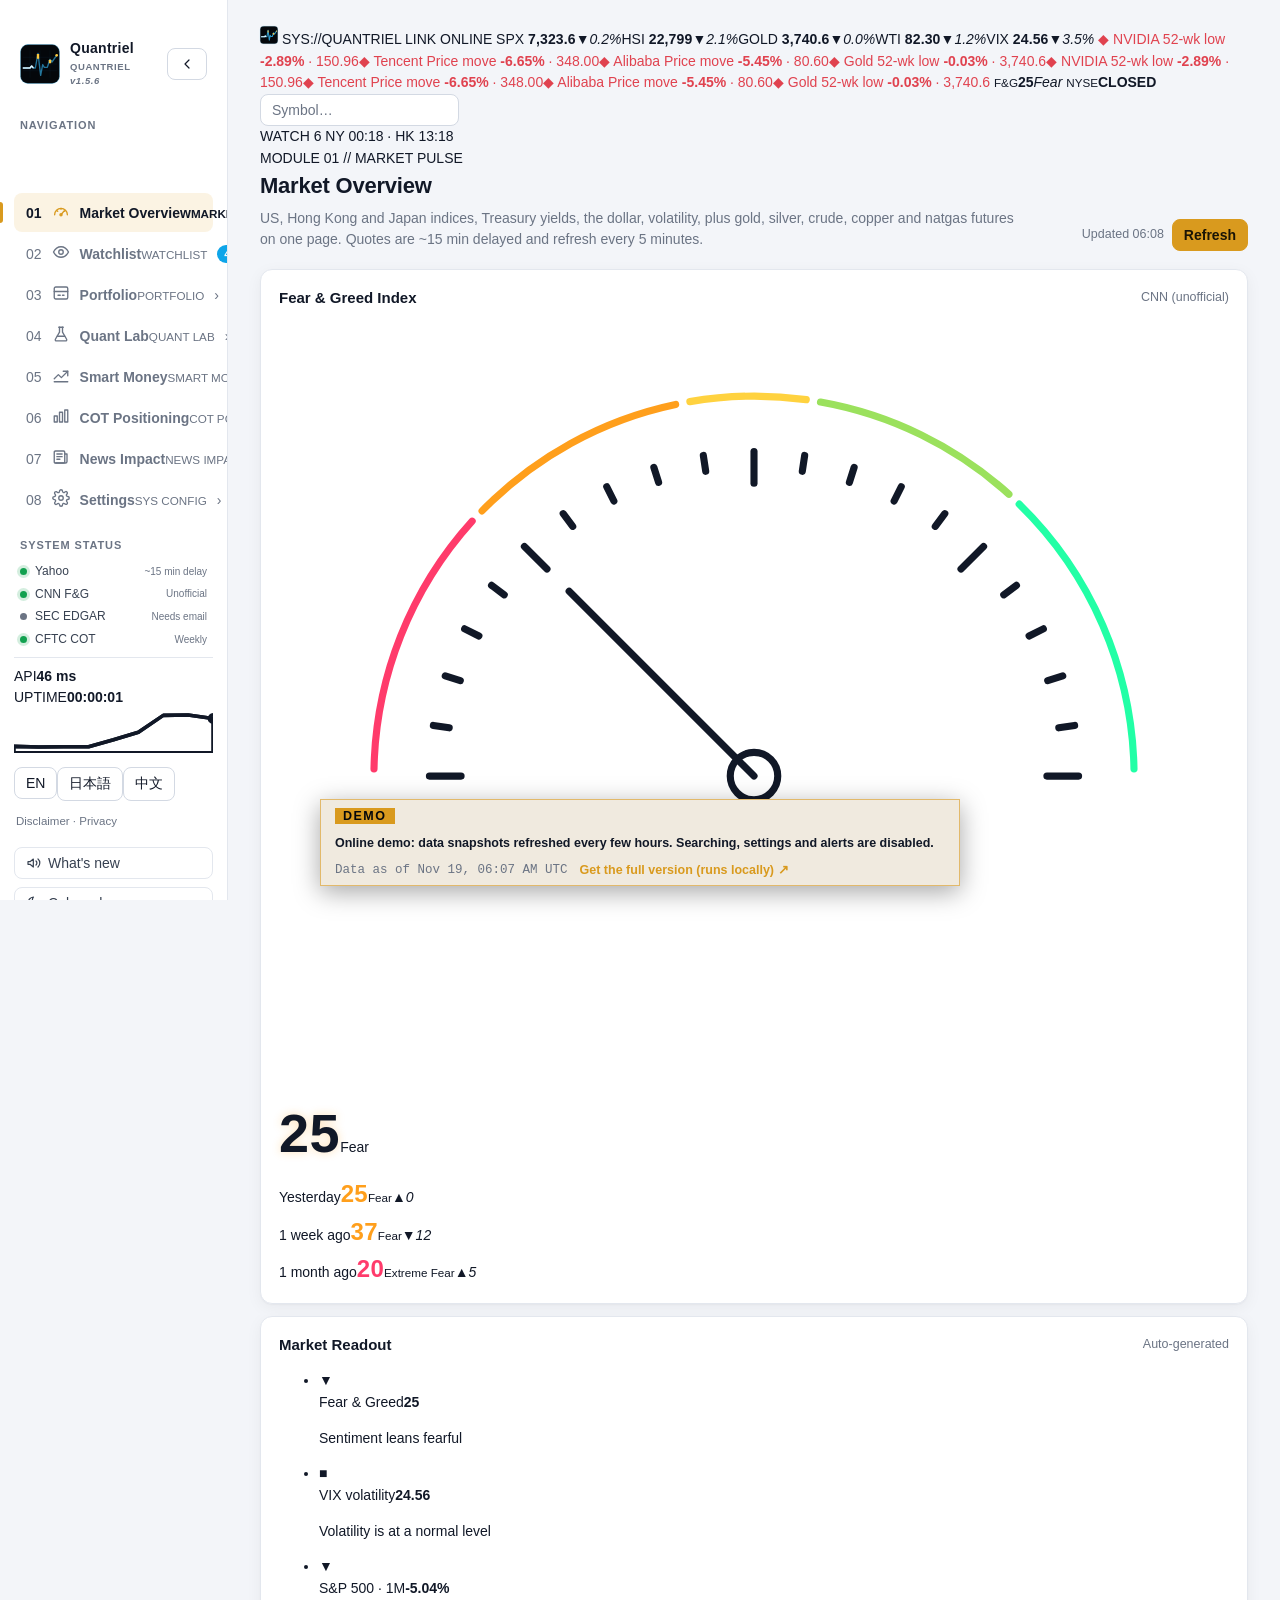
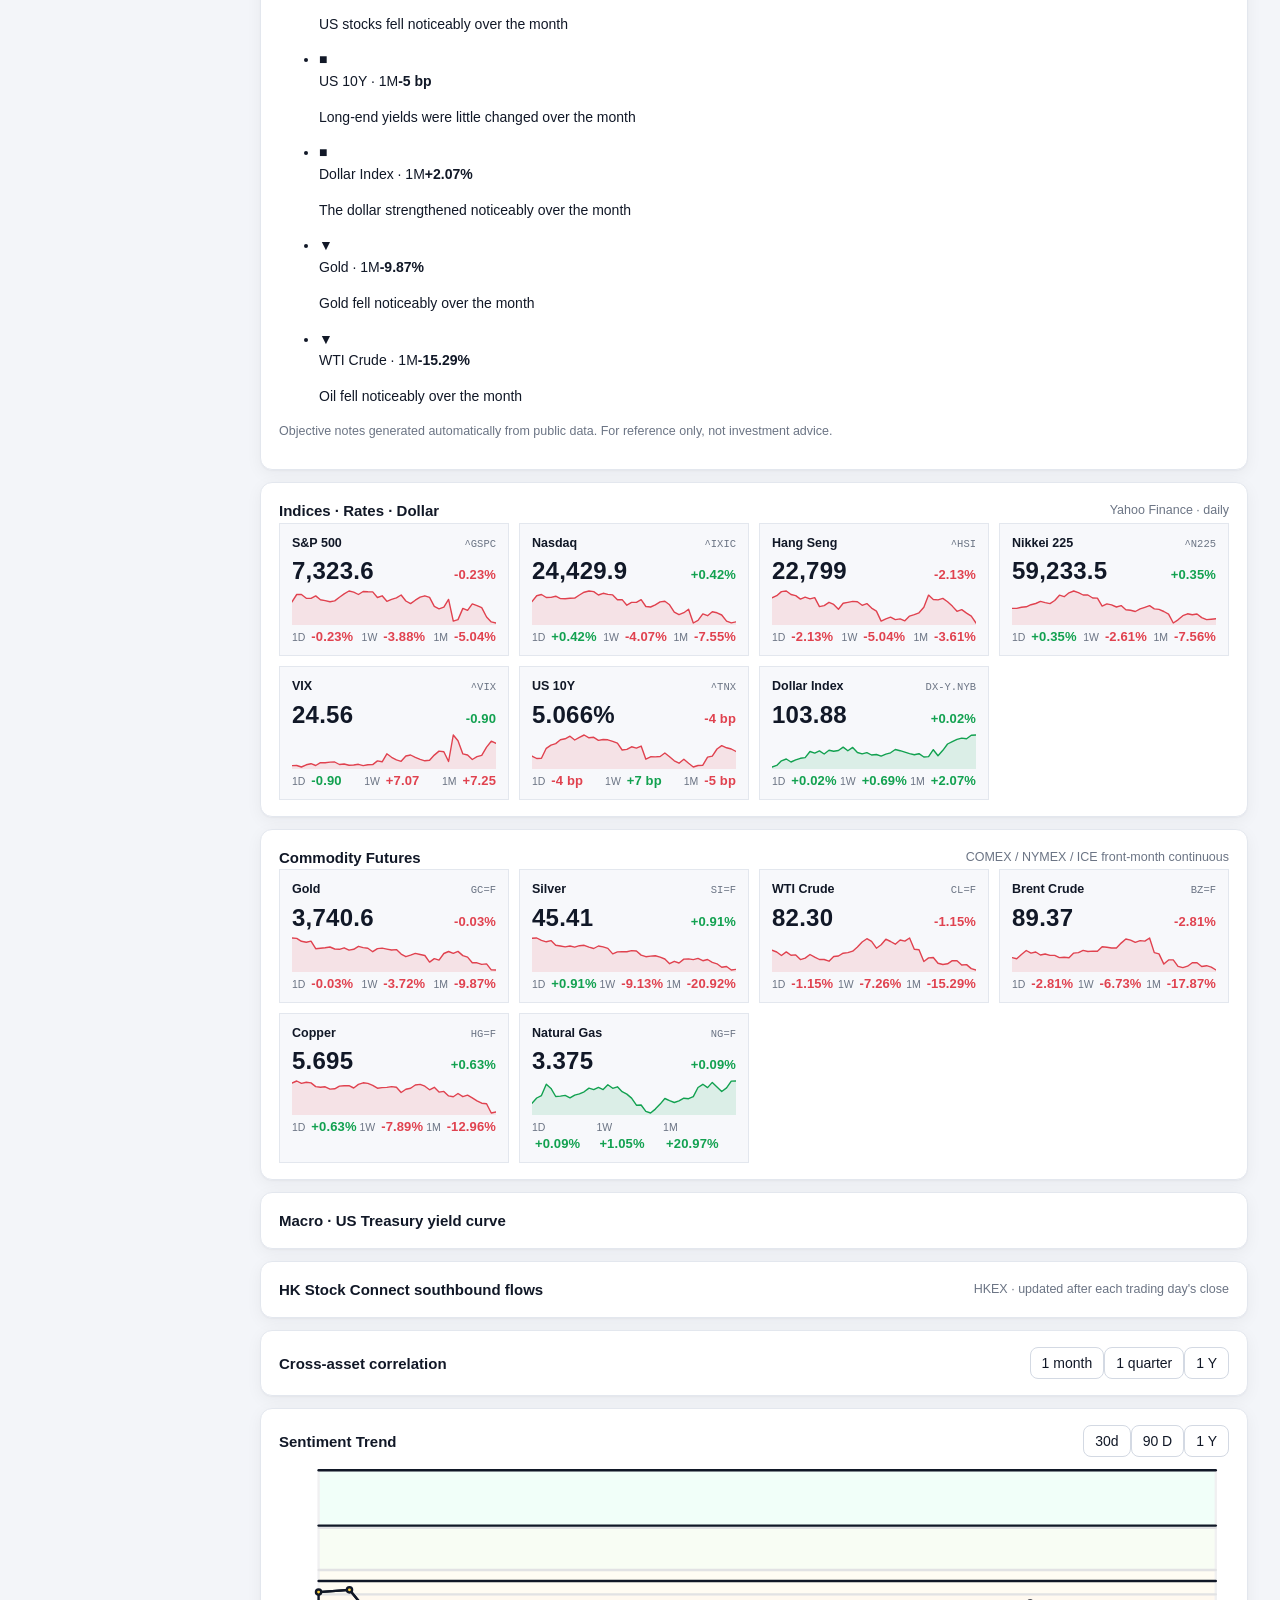
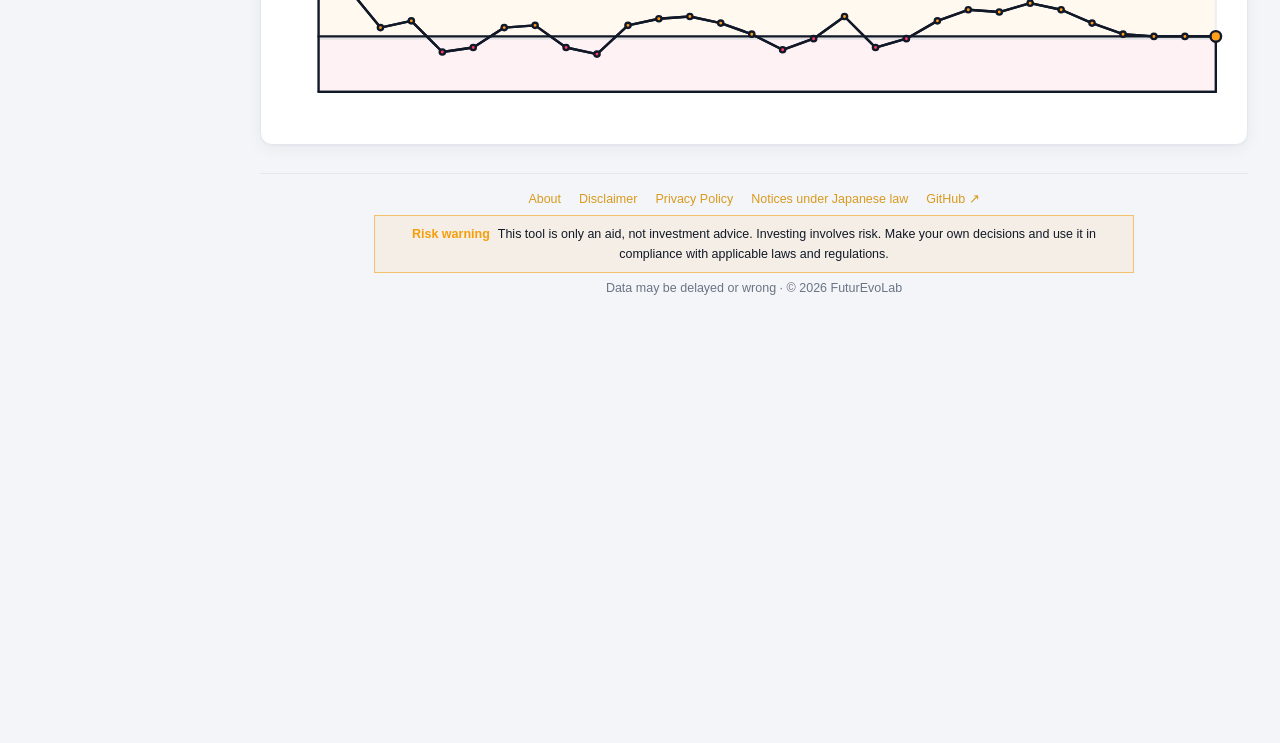
==== commit 295df0b0: "Demo snapshot 2026-11-19" ====
--- a/docs/index.html
+++ b/docs/index.html
@@ -30,7 +30,7 @@
 <link rel="stylesheet" href="gold.css?v=1">
 <link rel="stylesheet" href="quant.css?v=11">
 <script src="boot.js?v=1"></script>
-<script src="demo.js" data-generated="1794741532"></script>
+<script src="demo.js" data-generated="1795068468"></script>
 </head>
 <body>
 <div class="ambient" aria-hidden="true"><i></i><i></i><i></i></div>
